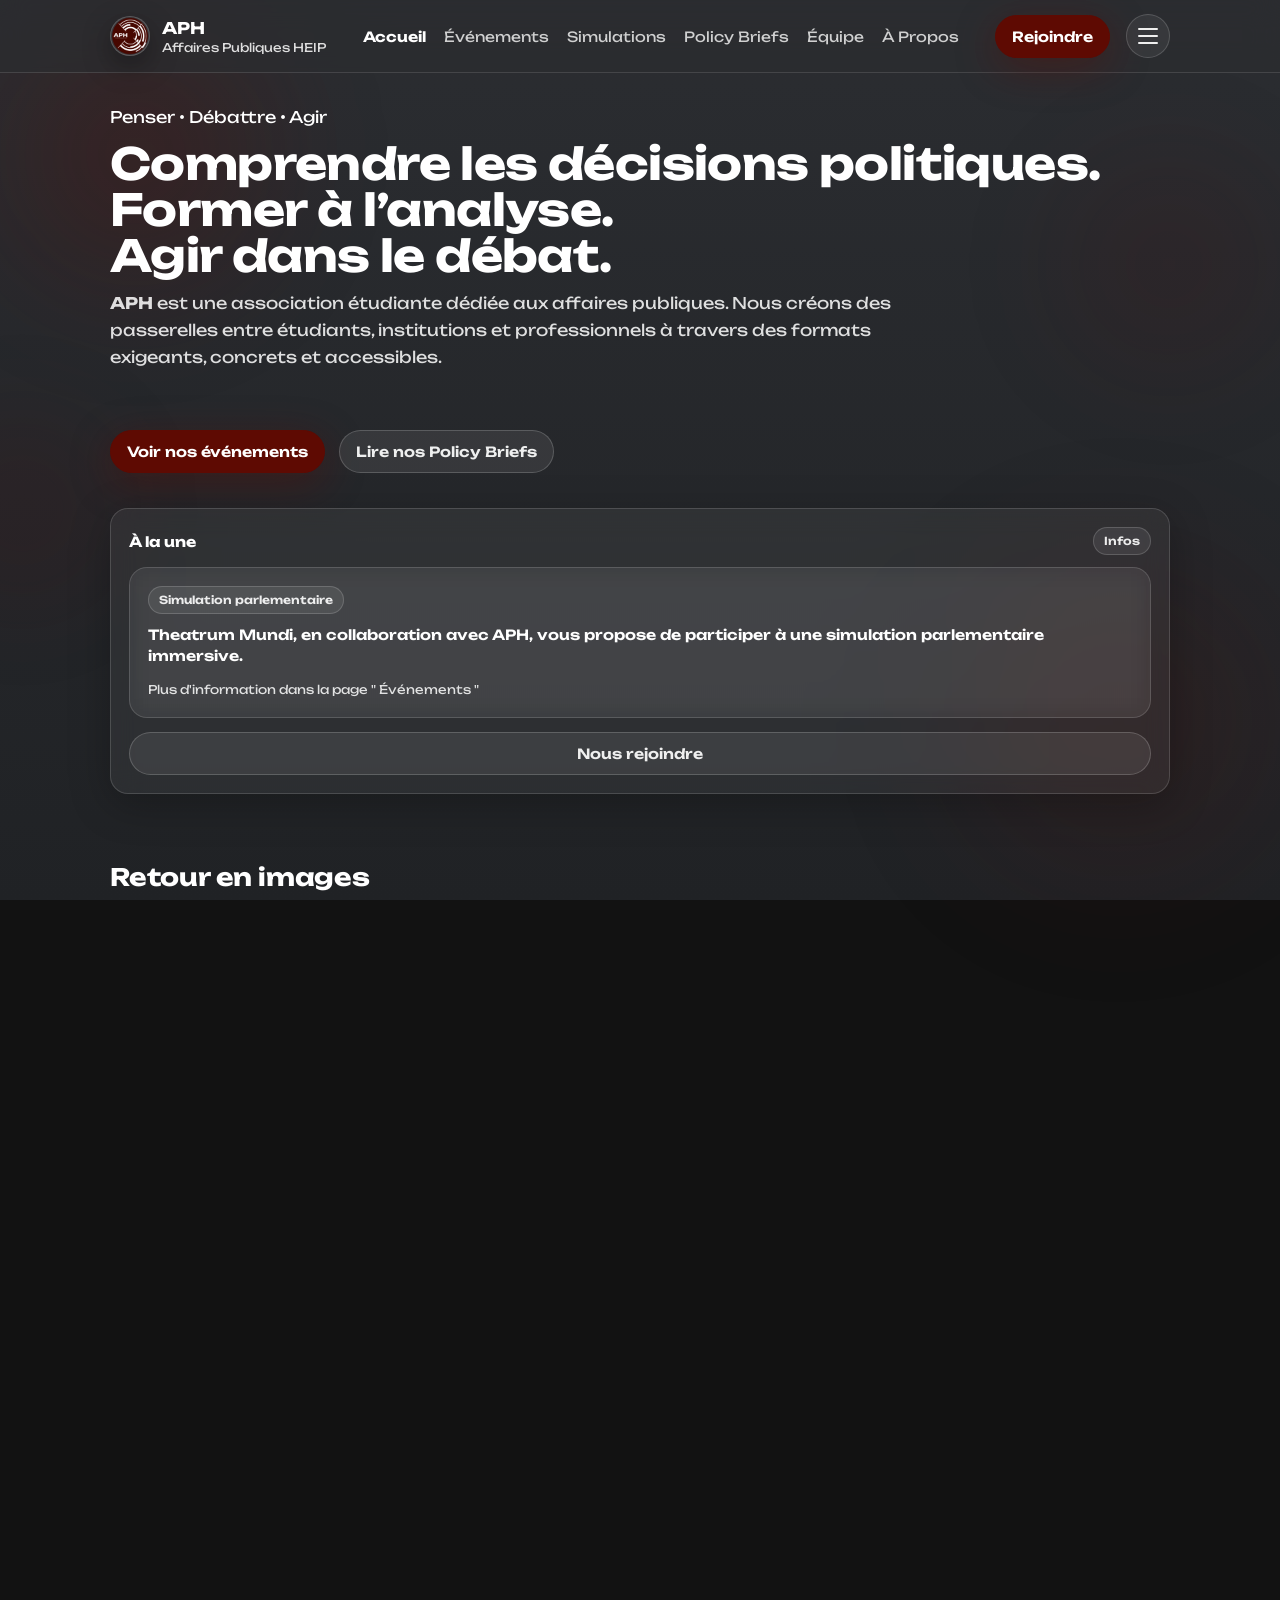
==== index.html @ 403699f8 "Update index.html" ====
<!doctype html>
<html lang="fr">
<head>
  <meta charset="utf-8" />
  <meta name="viewport" content="width=device-width, initial-scale=1" />
  
  <title>APH – Association Affaires Publiques HEIP</title>
  <meta name="description" content="Site officiel de l'association APH (Affaires Publiques HEIP). Conférences, simulations parlementaires, policy briefs et vie étudiante à HEIP." />
  <meta name="keywords" content="APH, HEIP, Association, Affaires Publiques, Étudiants, Politique, Paris, Simulations, Conférences" />
  <meta name="author" content="APH HEIP" />

  <meta property="og:type" content="website" />
  <meta property="og:title" content="APH – Affaires Publiques HEIP" />
  <meta property="og:description" content="Rejoignez la dynamique des affaires publiques à HEIP : débats, visites et simulations." />
  <meta property="og:url" content="https://apheip.fr/" />
  <meta property="og:image" content="/logo.png" /> 
  <link rel="preconnect" href="https://fonts.googleapis.com">
  <link rel="preconnect" href="https://fonts.gstatic.com" crossorigin>
  <link href="https://fonts.googleapis.com/css2?family=Unbounded:wght@300;400;500;600;700&display=swap" rel="stylesheet">
  
  <link rel="stylesheet" href="styles.css?v=6" />

  <link rel="icon" type="image/png" href="/favicon-96x96.png" sizes="96x96" />
  <link rel="shortcut icon" href="/favicon.ico" />
  <link rel="apple-touch-icon" sizes="180x180" href="/apple-touch-icon.png" />
  <link rel="manifest" href="/site.webmanifest" />
</head>

<body>
<header class="nav">
  <div class="wrap nav-inner">
    <a class="brand" href="index.html" aria-label="Accueil">
      <div class="logo" aria-hidden="true"><img src="logo.png" alt="" /></div>
      <div>
        <strong>APH</strong>
        <small>Affaires Publiques HEIP</small>
      </div>
    </a>

    <nav class="nav-links" aria-label="Navigation principale">
      <a data-nav href="index.html">Accueil</a>
      <a data-nav href="evenements.html">Événements</a>
      <a data-nav href="simulations.html">Simulations</a>
      <a data-nav href="briefs.html">Policy Briefs</a>
      <a data-nav href="equipe.html">Équipe</a>
      <a data-nav href="apropos.html">À Propos</a>
      </nav>

    <div class="nav-actions">
      <a class="btn primary desktop-only" href="rejoindre.html">Rejoindre</a>

      <button class="burger mobile-only" id="navToggle" aria-label="Ouvrir le menu" aria-expanded="false">
        <span></span><span></span><span></span>
      </button>
    </div>
  </div>

  <div class="mobile-menu" id="mobileMenu" aria-label="Menu mobile">
    <a data-nav href="index.html">Accueil</a>
    <a data-nav href="evenements.html">Événements</a>
    <a href="simulations.html">Simulations</a>
    <a data-nav href="briefs.html">Policy Briefs</a>
    <a data-nav href="equipe.html">Équipe</a>
    <a data-nav href="apropos.html">À Propos</a>
    <a class="btn primary" href="rejoindre.html" style="width:100%; margin-top:10px; justify-content:center;">Rejoindre</a>
  </div>
</header>

  <main>
    <section class="hero">
      <div class="wrap hero-grid">
        <div>
          <div class="kicker">Penser • Débattre • Agir </div>
          <h1>Comprendre les décisions politiques.<br/>Former à l’analyse.<br/>Agir dans le débat.</h1>
          <p class="lead">
            <b>APH</b> est une association étudiante dédiée aux affaires publiques.
            Nous créons des passerelles entre étudiants, institutions et professionnels à travers des formats exigeants, concrets et accessibles.
          </p>
          <div style="height:35px"></div>

          <div class="hero-actions">
            <a class="btn primary" href="evenements.html">Voir nos événements</a>
            <a class="btn" href="briefs.html">Lire nos Policy Briefs</a>
          </div>
        </div>

        <div style="height:35px"></div>

        <aside class="card">
          <div style="display:flex;align-items:center;justify-content:space-between;gap:12px;">
            <div>
              <div style="font-weight:700;font-size:14px;">À la une</div>
            </div>
            <span class="pill">Infos</span>
          </div>

          <div style="height:12px"></div>

          <div class="stack" id="featuredContainer">
            <div class="card" style="box-shadow:none;">
              <span class="pill">Chargement...</span>
            </div>
          </div>

          <div style="height:14px"></div>
          <a class="btn" href="rejoindre.html" style="width:100%;">Nous rejoindre</a>
        </aside>
      </div>
    </section>

    <section id="gallerySection" style="display:none;">
      <div class="wrap">
        <div style="margin-bottom:14px;">
           <h2>Retour en images</h2>
        </div>
        
        <div class="gallery-scroll" id="galleryContainer">
           </div>
      </div>
    </section>
    <section>
      <div class="wrap">
        <div style="display:flex;align-items:flex-end;justify-content:space-between;gap:16px;margin-bottom:14px;">
          <div>
            <h2>Nos formats</h2>
            <p class="sub">Des événements pensés pour être clairs, utiles et institutionnels.</p>
          </div>
          <a class="btn" href="evenements.html">Tous nos événements</a>
        </div>

        <div class="grid-3">
          <div class="card">
            <span class="pill">Cafés-débats</span>
            <h3 style="margin:12px 0 8px;">Décrypter un enjeu</h3>
            <p class="sub">Un thème, des sources, une discussion structurée : argumenter, nuancer, convaincre.</p>
          </div>

          <div class="card">
            <span class="pill">Visites</span>
            <h3 style="margin:12px 0 8px;">Voir la décision</h3>
            <p class="sub">Institutions, administrations, lieux du débat démocratique : comprendre “où” et “comment”.</p>
          </div>

          <div class="card">
            <span class="pill">Policy Briefs</span>
            <h3 style="margin:12px 0 8px;">Écrire utile</h3>
            <p class="sub">Notes courtes orientées décision : diagnostic, options, recommandation.</p>
          </div>
        </div>
      </div>
    </section>

    <section>
      <div class="wrap">
        <div class="card">
          <div class="split">
            <div>
              <span class="pill">Rejoindre</span>
              <h2 style="margin-top:12px;">Construire APH avec nous</h2>
              <p class="lead" style="margin-top:10px;">
                Communication • Événementiel • Rédaction • Partenariats • Relations institutionnelles
              </p>
              <div style="height:12px"></div>
              <a class="btn primary" href="rejoindre.html">Je rejoins l’asso</a>
            </div>
            <div>
              <span class="pill">Pro</span>
              <h3 style="margin-top:12px;">Vous souhaitez intervenir ?</h3>
              <p class="sub" style="margin-top:10px;">
                APH organise des rencontres et tables rondes : contactez-nous pour proposer un format.
              </p>
              <div style="height:10px"></div>
              <a class="btn" href="rejoindre.html#contact">Nous contacter</a>
            </div>
          </div>
        </div>
      </div>
    </section>
  </main>

  <footer>
    <div class="wrap foot">
      <div>© <span id="year"></span> APH – Affaires Publiques HEIP</div>
      <div style="display:flex;gap:14px;flex-wrap:wrap;">
        <a href="mentions-legales.html">Mentions légales</a>
        <a href="confidentialite.html">Confidentialité</a>
      </div>
    </div>
  </footer>

  <script src="script.js?v=6"></script>

  <script>
    // 1. CHARGEMENT INFOS "À LA UNE"
    (async function loadFeatured() {
      const container = document.getElementById("featuredContainer");
      try {
        const res = await fetch("/content/featured.json");
        if (!res.ok) throw new Error("featured.json introuvable");
        const data = await res.json();
        
        const items = Array.isArray(data.items) ? data.items : [];
        if(!items.length) {
           container.innerHTML = `<p class="sub">Aucune info à la une.</p>`;
           return;
        }

        container.innerHTML = "";
        
        function escapeHtml(str) {
          return String(str ?? "").replaceAll("&", "&amp;").replaceAll("<", "&lt;").replaceAll(">", "&gt;").replaceAll('"', "&quot;").replaceAll("'", "&#039;");
        }

        items.forEach(item => {
          const tag = item.link ? 'a' : 'div';
          const hrefAttr = item.link ? `href="${escapeHtml(item.link)}"` : '';
          const style = "box-shadow:none; display:block; text-decoration:none; color:inherit;";

          const html = `
            <${tag} class="card" style="${style}" ${hrefAttr}>
              <span class="pill">${escapeHtml(item.pill || "Info")}</span>
              <p style="margin-top:10px; font-weight:600; font-size:14px; line-height:1.5;">
                ${escapeHtml(item.title || "")}
              </p>
              ${item.sub ? `<p class="sub" style="margin-top:4px; font-size:12px;">${escapeHtml(item.sub)}</p>` : ''}
            </${tag}>
          `;
          container.insertAdjacentHTML('beforeend', html);
        });

      } catch (err) {
        console.warn(err);
        container.innerHTML = `<div class="card" style="box-shadow:none;"><span class="pill">Erreur</span><p class="sub" style="margin-top:8px;">Impossible de charger les infos.</p></div>`;
      }
    })();

    // 2. CHARGEMENT GALERIE PHOTO (Nouveau script compatible Groupes)
    (async function loadGallery() {
        const section = document.getElementById("gallerySection");
        const container = document.getElementById("galleryContainer");
        
        try {
            const res = await fetch("/content/gallery.json");
            if (!res.ok) return;
            
            const data = await res.json();
            
            // On récupère toutes les photos, qu'elles soient en groupes ou en liste simple
            let allPhotos = [];

            // Cas 1 : Structure par Groupes (Nouveau)
            if (data.photo_groups && Array.isArray(data.photo_groups)) {
                data.photo_groups.forEach(group => {
                    if (group.images && Array.isArray(group.images)) {
                        allPhotos = allPhotos.concat(group.images);
                    }
                });
            } 
            // Cas 2 : Ancienne structure (Liste simple) - Rétrocompatibilité
            else if (data.photos && Array.isArray(data.photos)) {
                allPhotos = data.photos;
            }
            
            if (allPhotos.length === 0) return;

            // Affichage
            section.style.display = "block";
            container.innerHTML = "";

            allPhotos.forEach(p => {
                if(!p.image) return;
                const captionHTML = p.caption 
                    ? `<div class="gallery-caption">${String(p.caption).replaceAll('<','&lt;')}</div>` 
                    : '';
                
                const html = `
                <div class="gallery-item">
                    <img src="${p.image}" alt="Photo APH" loading="lazy">
                    ${captionHTML}
                </div>
                `;
                container.insertAdjacentHTML("beforeend", html);
            });

        } catch (err) {
            console.warn("Pas de galerie chargée.");
        }
    })();
  </script>
</body>
</html>
---- styles.css ----
/* =========================================================
   APH — styles.css
   (CORRECTION MOBILE : Boutons Hero espacés)
   ========================================================= */

/* ---------- Variables ---------- */
:root{
  --aph-red: #5e0a02;
  --aph-red-dark: #4a0600;
  --aph-white: #ffffff;
  --bg: #2b2d31; 
  --ink: #ffffff;
  --muted: rgba(255,255,255,.85);
  --card: rgba(255,255,255,.05);      
  --line: rgba(255,255,255,.15);
  --shadow: 0 10px 40px rgba(0,0,0,.25);
  --radius: 18px;
  --blur-nav: 14px;
  --blur-card: 12px;
}

/* ---------- Base et Orbes ---------- */
*{ box-sizing:border-box; }
html,body{ height:100%; }
html{ color-scheme: dark; }

/* FIX CRUCIAL : Empêche le scroll horizontal causé par les orbes */
html, body {
  max-width: 100%;
  overflow-x: hidden !important;
}

body{
  margin:0; font-family: Unbounded, system-ui, sans-serif; color: var(--ink);
  background: linear-gradient(180deg, #2b2d31 0%, #202225 100%);
  background-attachment: fixed;
  position: relative; min-height: 100vh; z-index: 1;
}

/* ORBES */
html::before { content: ''; position: fixed; top: -5%; left: -5%; width: 45vw; height: 45vw; max-width: 400px; max-height: 400px; background: radial-gradient(circle, rgba(94, 10, 2, 0.5) 0%, transparent 70%); filter: blur(50px); border-radius: 50%; z-index: -2; opacity: 0.6; animation: float1 12s ease-in-out infinite alternate; }
html::after { content: ''; position: fixed; bottom: -5%; right: -5%; width: 50vw; height: 50vw; max-width: 450px; max-height: 450px; background: radial-gradient(circle, rgba(94, 10, 2, 0.4) 0%, transparent 70%); filter: blur(60px); border-radius: 50%; z-index: -2; opacity: 0.5; animation: float2 11s ease-in-out infinite alternate-reverse; }
body::before { content: ''; position: fixed; top: 40%; left: -10%; width: 30vw; height: 30vw; max-width: 300px; max-height: 300px; background: radial-gradient(circle, rgba(94, 10, 2, 0.35) 0%, transparent 70%); filter: blur(40px); border-radius: 50%; z-index: -1; opacity: 0.4; animation: float3 14s ease-in-out infinite alternate; }
body::after { content: ''; position: fixed; top: 10%; right: -5%; width: 35vw; height: 35vw; max-width: 350px; max-height: 350px; background: radial-gradient(circle, rgba(94, 10, 2, 0.3) 0%, transparent 70%); filter: blur(45px); border-radius: 50%; z-index: -1; opacity: 0.4; animation: float4 13s ease-in-out infinite alternate-reverse; }

@keyframes float1 { 0% { transform: translate(0, 0); } 100% { transform: translate(60px, 40px) scale(1.1); } }
@keyframes float2 { 0% { transform: translate(0, 0); } 100% { transform: translate(-50px, -30px) scale(1.05); } }
@keyframes float3 { 0% { transform: translate(0, 0); } 100% { transform: translate(40px, -80px) scale(1.2); } }
@keyframes float4 { 0% { transform: translate(0, 0); } 100% { transform: translate(-30px, 50px) scale(0.9); } }

a{ color:inherit; text-decoration:none; transition: color .2s ease; }
.wrap{ max-width:1100px; margin:0 auto; padding:0 20px; position:relative; z-index:2; }

/* ---------- Nav ---------- */
.nav{ position:sticky; top:0; z-index:50; background: rgba(43, 45, 49, 0.65); border-bottom: 1px solid rgba(255,255,255,.12); backdrop-filter: blur(var(--blur-nav)); -webkit-backdrop-filter: blur(var(--blur-nav)); }
.nav-inner{ display:flex; align-items:center; justify-content:space-between; height:72px; }
.brand{ display:flex; align-items:center; gap:12px; } .brand strong{ font-weight:700; } .brand small{ display:block; font-size:12px; color: var(--muted); margin-top:2px; }
.logo{ width:40px; height:40px; border-radius:999px; background: rgba(255,255,255,.06); border: 1px solid rgba(255,255,255,.18); box-shadow: 0 10px 28px rgba(0,0,0,.35); display:grid; place-items:center; overflow:hidden; }
.logo img{ width:100%; height:100%; object-fit: cover; display:block; }
.nav-links{ display:flex; gap:18px; align-items:center; font-size:14px; } .nav-links a{ color: rgba(255,255,255,.78); } .nav-links a:hover{ color: #ffffff; } .nav-links a.active{ color: #ffffff; font-weight:650; }

/* ---------- Buttons & Actions ---------- */
.btn{ display:inline-flex; align-items:center; justify-content:center; padding:12px 16px; border-radius:999px; border: 1px solid rgba(255,255,255,.18); background: rgba(255,255,255,.08); color: rgba(255,255,255,.92); font-weight:600; font-size:14px; cursor: pointer; transition: transform .12s ease, background .12s ease; }
.btn:hover{ transform: translateY(-1px); background: rgba(255,255,255,.11); }
.btn.primary{ background: var(--aph-red); color: var(--aph-white); border-color: var(--aph-red); box-shadow: 0 10px 40px rgba(94, 10, 2, 0.4); }
.btn.primary:hover{ background: var(--aph-red-dark); }

/* Zone Droite du Header (Bouton + Burger) */
.nav-actions { display: flex; align-items: center; gap: 16px; }
.nav-actions .btn, .nav-actions .burger { flex-shrink: 0; }

/* NOUVEAU : Zone Hero (Boutons principaux) */
.hero-actions {
  display: flex;
  flex-wrap: wrap; /* Permet le passage à la ligne */
  gap: 14px;       /* Espace horizontal ET vertical */
  margin-top: 24px;
}

/* ---------- Cards / Pills ---------- */
.card{ background: var(--card); border: 1px solid var(--line); border-radius: var(--radius); box-shadow: var(--shadow); backdrop-filter: blur(var(--blur-card)); -webkit-backdrop-filter: blur(var(--blur-card)); padding:18px; }
.pill{ display:inline-flex; padding:6px 10px; border-radius:999px; border: 1px solid rgba(255,255,255,.16); background: rgba(255,255,255,.08); color: rgba(255,255,255,.90); font-size:11px; font-weight:600; }

section{ padding:34px 0; }
h1{ margin:14px 0 10px; font-size:44px; line-height:1.05; letter-spacing:-.6px; }
h2{ margin:0; font-size:24px; letter-spacing:-.2px; }
h3{ margin:0; font-size:16px; }
.lead{ margin:0; color: var(--muted); font-size:16px; line-height:1.7; max-width:60ch; }
.sub{ margin:0; color: var(--muted); font-size:13px; line-height:1.6; max-width:75ch; }

.grid-3{ display:grid; grid-template-columns: repeat(3, 1fr); gap:14px; }
.split{ display:grid; grid-template-columns: 1fr 1fr; gap:14px; }
.stack{ display:grid; gap:14px; }

/* Inputs */
.input, select.input, textarea.input{ width:100%; padding:12px 14px; border-radius:14px; border: 1px solid rgba(255,255,255,.14); background: rgba(255,255,255,.05); color: rgba(255,255,255,.92); font: inherit; font-size:14px; outline:none; -webkit-appearance: none; }
.input:focus{ border-color: rgba(255,255,255,.3); box-shadow: 0 0 0 4px rgba(94, 10, 2, 0.25); background: rgba(255,255,255,.08); }

/* Modal */
.modal-backdrop{ position:fixed; inset:0; background: rgba(0,0,0,.60); display:none; align-items:center; justify-content:center; padding:22px; z-index:100; backdrop-filter: blur(8px); }
.modal{ max-width:780px; width:100%; background: #2b2d31; border:1px solid rgba(255,255,255,.16); border-radius:22px; box-shadow: 0 20px 80px rgba(0,0,0,.5); padding:22px; }
.modal-header{ display:flex; align-items:flex-start; justify-content:space-between; }
.icon-btn{ width:40px; height:40px; border-radius:999px; border:1px solid rgba(255,255,255,.16); background: rgba(255,255,255,.06); color: rgba(255,255,255,.92); cursor:pointer; font: inherit; display:grid; place-items:center; }

/* Footer */
footer{ padding:26px 0 40px; border-top: 1px solid rgba(255,255,255,.12); color: rgba(255,255,255,.60); font-size:12px; z-index:2; position: relative; }
.foot{ display:flex; align-items:center; justify-content:space-between; gap:16px; flex-wrap:wrap; }
.admin-footer{ opacity:.2; filter: blur(.3px); transition: opacity .15s ease; } .admin-footer:hover{ opacity:1; filter:none; }

/* Mobile Menu */
.burger { width: 44px; height: 44px; border-radius: 50%; border: 1px solid rgba(255, 255, 255, .16); background: rgba(255, 255, 255, .06); cursor: pointer; display: flex; flex-direction: column; align-items: center; justify-content: center; gap: 5px; padding: 0; }
.burger[aria-expanded="true"] { background: var(--aph-red); border-color: var(--aph-red); }
.burger span { display: block; width: 20px; height: 2px; background-color: rgba(255, 255, 255, .92); border-radius: 2px; transition: .3s ease; }
.burger[aria-expanded="true"] span:nth-child(1) { transform: translateY(7px) rotate(45deg); }
.burger[aria-expanded="true"] span:nth-child(2) { opacity: 0; }
.burger[aria-expanded="true"] span:nth-child(3) { transform: translateY(-7px) rotate(-45deg); }

.mobile-menu{ display:none; padding:14px 20px 18px; border-top: 1px solid rgba(255,255,255,.12); background: rgba(43, 45, 49, 0.95); backdrop-filter: blur(20px); }
.mobile-menu a{ display:block; padding:12px 10px; border-radius:14px; color: rgba(255,255,255,.90); font-weight: 500; }
.mobile-menu.open{ display:block; animation: slideDown 0.3s ease forwards; }
@keyframes slideDown { from { opacity: 0; transform: translateY(-10px); } to { opacity: 1; transform: translateY(0); } }

/* RESPONSIVE */
@media (max-width: 920px){ 
  .grid-3, .split{ grid-template-columns: 1fr; } 
  .nav-links, .desktop-only{ display:none; } 
  .mobile-only{ display:flex; } 
  h1{ font-size:36px; } 

  .nav-actions .btn { padding: 10px 14px; font-size: 13px; }
  
  /* Centre les boutons sur mobile */
  .hero-actions { justify-content: center; }
}

/* ================= GALERIE & ÉVÉNEMENTS IMAGES ================= */

/* Galerie Scroll Horizontal */
.gallery-scroll {
  display: flex; gap: 16px; overflow-x: auto; padding-bottom: 14px;
  scroll-snap-type: x mandatory; -webkit-overflow-scrolling: touch; 
}
.gallery-scroll::-webkit-scrollbar { height: 6px; }
.gallery-scroll::-webkit-scrollbar-track { background: rgba(255,255,255,0.05); border-radius: 4px; }
.gallery-scroll::-webkit-scrollbar-thumb { background: rgba(255,255,255,0.2); border-radius: 4px; }

.gallery-item {
  min-width: 280px; height: 200px; border-radius: 14px; overflow: hidden;
  scroll-snap-align: start; position: relative;
  border: 1px solid rgba(255,255,255,0.1); background: rgba(0,0,0,0.2);
}
.gallery-item img { width: 100%; height: 100%; object-fit: cover; transition: transform 0.3s ease; }
.gallery-item:hover img { transform: scale(1.05); }
.gallery-caption {
  position: absolute; bottom: 0; left: 0; right: 0;
  background: linear-gradient(to top, rgba(0,0,0,0.8), transparent);
  padding: 14px; font-size: 12px; color: #fff;
  opacity: 0; transition: opacity 0.3s ease;
}
.gallery-item:hover .gallery-caption { opacity: 1; }

/* Image Event Card */
.event-card-img { width: 100%; height: 180px; object-fit: cover; border-bottom: 1px solid rgba(255,255,255,0.1); display: block; }

/* Team Grid */
.team-grid { display: grid; grid-template-columns: repeat(auto-fill, minmax(220px, 1fr)); gap: 20px; margin-bottom: 40px; }
.member-card { display: flex; flex-direction: column; align-items: center; text-align: center; padding: 24px 18px; transition: transform .2s ease; }
.member-card:hover { transform: translateY(-4px); background: rgba(255, 255, 255, 0.08); }
.photo-wrapper { width: 100px; height: 100px; margin-bottom: 16px; position: relative; }
.member-photo { width: 100%; height: 100%; border-radius: 50%; object-fit: cover; border: 2px solid rgba(255, 255, 255, 0.2); }
.member-photo-placeholder { width: 100%; height: 100%; border-radius: 50%; background: rgba(255, 255, 255, 0.1); border: 2px solid rgba(255, 255, 255, 0.2); display: grid; place-items: center; font-weight: 700; font-size: 24px; color: rgba(255, 255, 255, 0.5); }
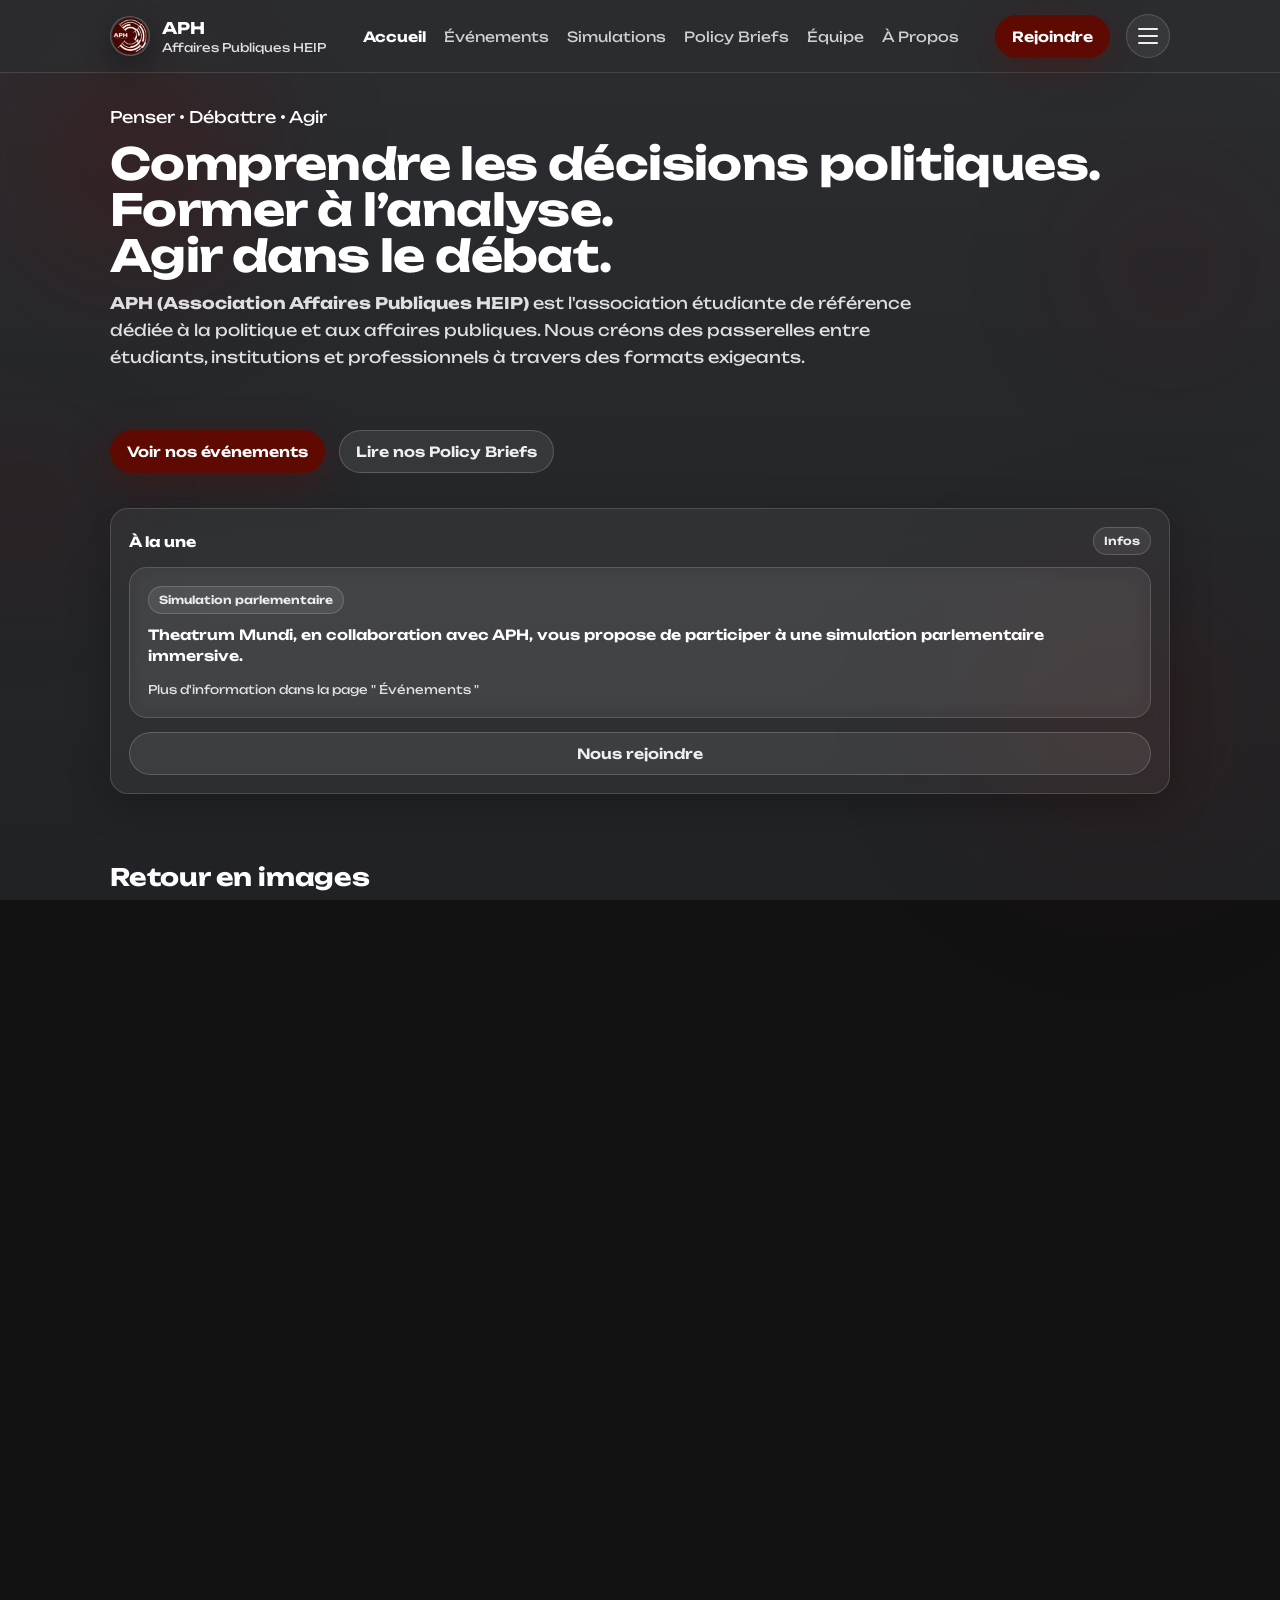
==== commit 1497803b: "Update index.html" ====
--- a/index.html
+++ b/index.html
@@ -4,21 +4,36 @@
   <meta charset="utf-8" />
   <meta name="viewport" content="width=device-width, initial-scale=1" />
   
-  <title>APH – Association Affaires Publiques HEIP</title>
-  <meta name="description" content="Site officiel de l'association APH (Affaires Publiques HEIP). Conférences, simulations parlementaires, policy briefs et vie étudiante à HEIP." />
-  <meta name="keywords" content="APH, HEIP, Association, Affaires Publiques, Étudiants, Politique, Paris, Simulations, Conférences" />
+  <title>APH HEIP – Association Affaires Publiques & Simulations</title>
+  
+  <meta name="description" content="Site officiel de l'association APH (Affaires Publiques HEIP). Simulations parlementaires, conférences, débats et politique étudiante à HEIP." />
+  
+  <meta name="keywords" content="APH, HEIP, APH HEIP, Association APH, Affaires Publiques, Étudiants, Politique, Paris, Simulations, Conférences" />
   <meta name="author" content="APH HEIP" />
 
   <meta property="og:type" content="website" />
-  <meta property="og:title" content="APH – Affaires Publiques HEIP" />
-  <meta property="og:description" content="Rejoignez la dynamique des affaires publiques à HEIP : débats, visites et simulations." />
+  <meta property="og:title" content="APH – L'Association Affaires Publiques HEIP" />
+  <meta property="og:description" content="Simulations parlementaires, débats et conférences. Rejoignez la dynamique APH HEIP." />
   <meta property="og:url" content="https://apheip.fr/" />
   <meta property="og:image" content="/logo.png" /> 
+
+  <script type="application/ld+json">
+  {
+    "@context": "https://schema.org",
+    "@type": "Organization",
+    "name": "APH HEIP",
+    "alternateName": ["APH", "Association APH", "Affaires Publiques HEIP", "Association Affaires Publiques"],
+    "url": "https://apheip.fr",
+    "logo": "https://apheip.fr/logo.png",
+    "description": "L'association étudiante de référence pour les affaires publiques et simulations parlementaires à HEIP."
+  }
+  </script>
+
   <link rel="preconnect" href="https://fonts.googleapis.com">
   <link rel="preconnect" href="https://fonts.gstatic.com" crossorigin>
   <link href="https://fonts.googleapis.com/css2?family=Unbounded:wght@300;400;500;600;700&display=swap" rel="stylesheet">
   
-  <link rel="stylesheet" href="styles.css?v=6" />
+  <link rel="stylesheet" href="styles.css?v=9" />
 
   <link rel="icon" type="image/png" href="/favicon-96x96.png" sizes="96x96" />
   <link rel="shortcut icon" href="/favicon.ico" />
@@ -29,8 +44,8 @@
 <body>
 <header class="nav">
   <div class="wrap nav-inner">
-    <a class="brand" href="index.html" aria-label="Accueil">
-      <div class="logo" aria-hidden="true"><img src="logo.png" alt="" /></div>
+    <a class="brand" href="index.html" aria-label="Accueil APH HEIP">
+      <div class="logo" aria-hidden="true"><img src="logo.png" alt="Logo APH" /></div>
       <div>
         <strong>APH</strong>
         <small>Affaires Publiques HEIP</small>
@@ -38,13 +53,13 @@
     </a>
 
     <nav class="nav-links" aria-label="Navigation principale">
-      <a data-nav href="index.html">Accueil</a>
+      <a data-nav href="index.html" class="active">Accueil</a>
       <a data-nav href="evenements.html">Événements</a>
       <a data-nav href="simulations.html">Simulations</a>
       <a data-nav href="briefs.html">Policy Briefs</a>
       <a data-nav href="equipe.html">Équipe</a>
       <a data-nav href="apropos.html">À Propos</a>
-      </nav>
+    </nav>
 
     <div class="nav-actions">
       <a class="btn primary desktop-only" href="rejoindre.html">Rejoindre</a>
@@ -58,7 +73,7 @@
   <div class="mobile-menu" id="mobileMenu" aria-label="Menu mobile">
     <a data-nav href="index.html">Accueil</a>
     <a data-nav href="evenements.html">Événements</a>
-    <a href="simulations.html">Simulations</a>
+    <a data-nav href="simulations.html">Simulations</a>
     <a data-nav href="briefs.html">Policy Briefs</a>
     <a data-nav href="equipe.html">Équipe</a>
     <a data-nav href="apropos.html">À Propos</a>
@@ -72,9 +87,10 @@
         <div>
           <div class="kicker">Penser • Débattre • Agir </div>
           <h1>Comprendre les décisions politiques.<br/>Former à l’analyse.<br/>Agir dans le débat.</h1>
+          
           <p class="lead">
-            <b>APH</b> est une association étudiante dédiée aux affaires publiques.
-            Nous créons des passerelles entre étudiants, institutions et professionnels à travers des formats exigeants, concrets et accessibles.
+            <b>APH (Association Affaires Publiques HEIP)</b> est l'association étudiante de référence dédiée à la politique et aux affaires publiques.
+            Nous créons des passerelles entre étudiants, institutions et professionnels à travers des formats exigeants.
           </p>
           <div style="height:35px"></div>
 
@@ -122,8 +138,8 @@
       <div class="wrap">
         <div style="display:flex;align-items:flex-end;justify-content:space-between;gap:16px;margin-bottom:14px;">
           <div>
-            <h2>Nos formats</h2>
-            <p class="sub">Des événements pensés pour être clairs, utiles et institutionnels.</p>
+            <h2>Nos formats APH</h2>
+            <p class="sub">Des événements pensés pour les étudiants HEIP : clairs, utiles et institutionnels.</p>
           </div>
           <a class="btn" href="evenements.html">Tous nos événements</a>
         </div>
@@ -136,9 +152,9 @@
           </div>
 
           <div class="card">
-            <span class="pill">Visites</span>
-            <h3 style="margin:12px 0 8px;">Voir la décision</h3>
-            <p class="sub">Institutions, administrations, lieux du débat démocratique : comprendre “où” et “comment”.</p>
+            <span class="pill">Simulations</span>
+            <h3 style="margin:12px 0 8px;">Vivre la loi</h3>
+            <p class="sub">Nos simulations parlementaires plongent les étudiants au cœur de l'Assemblée et du Sénat.</p>
           </div>
 
           <div class="card">
@@ -156,7 +172,7 @@
           <div class="split">
             <div>
               <span class="pill">Rejoindre</span>
-              <h2 style="margin-top:12px;">Construire APH avec nous</h2>
+              <h2 style="margin-top:12px;">Construire l'association APH</h2>
               <p class="lead" style="margin-top:10px;">
                 Communication • Événementiel • Rédaction • Partenariats • Relations institutionnelles
               </p>
@@ -180,7 +196,7 @@
 
   <footer>
     <div class="wrap foot">
-      <div>© <span id="year"></span> APH – Affaires Publiques HEIP</div>
+      <div>© <span id="year"></span> APH – Association Affaires Publiques HEIP</div>
       <div style="display:flex;gap:14px;flex-wrap:wrap;">
         <a href="mentions-legales.html">Mentions légales</a>
         <a href="confidentialite.html">Confidentialité</a>
@@ -188,7 +204,7 @@
     </div>
   </footer>
 
-  <script src="script.js?v=6"></script>
+  <script src="script.js?v=9"></script>
 
   <script>
     // 1. CHARGEMENT INFOS "À LA UNE"
@@ -234,7 +250,7 @@
       }
     })();
 
-    // 2. CHARGEMENT GALERIE PHOTO (Nouveau script compatible Groupes)
+    // 2. CHARGEMENT GALERIE PHOTO
     (async function loadGallery() {
         const section = document.getElementById("gallerySection");
         const container = document.getElementById("galleryContainer");
@@ -244,26 +260,20 @@
             if (!res.ok) return;
             
             const data = await res.json();
-            
-            // On récupère toutes les photos, qu'elles soient en groupes ou en liste simple
             let allPhotos = [];
 
-            // Cas 1 : Structure par Groupes (Nouveau)
             if (data.photo_groups && Array.isArray(data.photo_groups)) {
                 data.photo_groups.forEach(group => {
                     if (group.images && Array.isArray(group.images)) {
                         allPhotos = allPhotos.concat(group.images);
                     }
                 });
-            } 
-            // Cas 2 : Ancienne structure (Liste simple) - Rétrocompatibilité
-            else if (data.photos && Array.isArray(data.photos)) {
+            } else if (data.photos && Array.isArray(data.photos)) {
                 allPhotos = data.photos;
             }
             
             if (allPhotos.length === 0) return;
 
-            // Affichage
             section.style.display = "block";
             container.innerHTML = "";
 
@@ -275,7 +285,7 @@
                 
                 const html = `
                 <div class="gallery-item">
-                    <img src="${p.image}" alt="Photo APH" loading="lazy">
+                    <img src="${p.image}" alt="Photo APH HEIP" loading="lazy">
                     ${captionHTML}
                 </div>
                 `;
@@ -289,5 +299,3 @@
   </script>
 </body>
 </html>
-
-
--- a/styles.css
+++ b/styles.css
@@ -1,9 +1,9 @@
 /* =========================================================
    APH — styles.css
-   (CORRECTION MOBILE : Boutons Hero espacés)
+   VERSION 9 (FINALE) : TOUS CORRECTIFS INCLUS
    ========================================================= */
 
-/* ---------- Variables ---------- */
+/* ---------- 1. Variables & Configuration ---------- */
 :root{
   --aph-red: #5e0a02;
   --aph-red-dark: #4a0600;
@@ -19,7 +19,7 @@
   --blur-card: 12px;
 }
 
-/* ---------- Base et Orbes ---------- */
+/* ---------- 2. Base & Reset ---------- */
 *{ box-sizing:border-box; }
 html,body{ height:100%; }
 html{ color-scheme: dark; }
@@ -31,13 +31,22 @@
 }
 
 body{
-  margin:0; font-family: Unbounded, system-ui, sans-serif; color: var(--ink);
+  margin:0; 
+  font-family: Unbounded, system-ui, sans-serif; 
+  color: var(--ink);
   background: linear-gradient(180deg, #2b2d31 0%, #202225 100%);
   background-attachment: fixed;
-  position: relative; min-height: 100vh; z-index: 1;
-}
-
-/* ORBES */
+  position: relative; 
+  min-height: 100vh; 
+  z-index: 1;
+}
+
+/* Force la police Unbounded sur les éléments de formulaire et boutons */
+button, .btn, input, select, textarea {
+  font-family: 'Unbounded', system-ui, sans-serif !important;
+}
+
+/* ---------- 3. Orbes d'arrière-plan ---------- */
 html::before { content: ''; position: fixed; top: -5%; left: -5%; width: 45vw; height: 45vw; max-width: 400px; max-height: 400px; background: radial-gradient(circle, rgba(94, 10, 2, 0.5) 0%, transparent 70%); filter: blur(50px); border-radius: 50%; z-index: -2; opacity: 0.6; animation: float1 12s ease-in-out infinite alternate; }
 html::after { content: ''; position: fixed; bottom: -5%; right: -5%; width: 50vw; height: 50vw; max-width: 450px; max-height: 450px; background: radial-gradient(circle, rgba(94, 10, 2, 0.4) 0%, transparent 70%); filter: blur(60px); border-radius: 50%; z-index: -2; opacity: 0.5; animation: float2 11s ease-in-out infinite alternate-reverse; }
 body::before { content: ''; position: fixed; top: 40%; left: -10%; width: 30vw; height: 30vw; max-width: 300px; max-height: 300px; background: radial-gradient(circle, rgba(94, 10, 2, 0.35) 0%, transparent 70%); filter: blur(40px); border-radius: 50%; z-index: -1; opacity: 0.4; animation: float3 14s ease-in-out infinite alternate; }
@@ -48,66 +57,53 @@
 @keyframes float3 { 0% { transform: translate(0, 0); } 100% { transform: translate(40px, -80px) scale(1.2); } }
 @keyframes float4 { 0% { transform: translate(0, 0); } 100% { transform: translate(-30px, 50px) scale(0.9); } }
 
+/* ---------- 4. Typographie & Liens ---------- */
 a{ color:inherit; text-decoration:none; transition: color .2s ease; }
+h1{ margin:14px 0 10px; font-size:44px; line-height:1.05; letter-spacing:-.6px; }
+h2{ margin:0; font-size:24px; letter-spacing:-.2px; }
+h3{ margin:0; font-size:16px; }
+.lead{ margin:0; color: var(--muted); font-size:16px; line-height:1.7; max-width:60ch; }
+.sub{ margin:0; color: var(--muted); font-size:13px; line-height:1.6; max-width:75ch; }
+
+/* ---------- 5. Layout Utilities ---------- */
 .wrap{ max-width:1100px; margin:0 auto; padding:0 20px; position:relative; z-index:2; }
-
-/* ---------- Nav ---------- */
+section{ padding:34px 0; }
+.grid-3{ display:grid; grid-template-columns: repeat(3, 1fr); gap:14px; }
+.split{ display:grid; grid-template-columns: 1fr 1fr; gap:14px; }
+.stack{ display:grid; gap:14px; }
+
+/* ---------- 6. Composants UI (Boutons, Cards, Inputs) ---------- */
+/* Boutons */
+.btn{ display:inline-flex; align-items:center; justify-content:center; padding:12px 16px; border-radius:999px; border: 1px solid rgba(255,255,255,.18); background: rgba(255,255,255,.08); color: rgba(255,255,255,.92); font-weight:600; font-size:14px; cursor: pointer; transition: transform .12s ease, background .12s ease; text-align: center; }
+.btn:hover{ transform: translateY(-1px); background: rgba(255,255,255,.11); }
+.btn.primary{ background: var(--aph-red); color: var(--aph-white); border-color: var(--aph-red); box-shadow: 0 10px 40px rgba(94, 10, 2, 0.4); }
+.btn.primary:hover{ background: var(--aph-red-dark); }
+
+/* Cartes & Badges */
+.card{ background: var(--card); border: 1px solid var(--line); border-radius: var(--radius); box-shadow: var(--shadow); backdrop-filter: blur(var(--blur-card)); -webkit-backdrop-filter: blur(var(--blur-card)); padding:18px; }
+.pill{ display:inline-flex; padding:6px 10px; border-radius:999px; border: 1px solid rgba(255,255,255,.16); background: rgba(255,255,255,.08); color: rgba(255,255,255,.90); font-size:11px; font-weight:600; }
+
+/* Inputs */
+.input, select.input, textarea.input{ width:100%; padding:12px 14px; border-radius:14px; border: 1px solid rgba(255,255,255,.14); background: rgba(255,255,255,.05); color: rgba(255,255,255,.92); font: inherit; font-size:14px; outline:none; -webkit-appearance: none; }
+.input:focus{ border-color: rgba(255,255,255,.3); box-shadow: 0 0 0 4px rgba(94, 10, 2, 0.25); background: rgba(255,255,255,.08); }
+
+/* ---------- 7. Navigation ---------- */
 .nav{ position:sticky; top:0; z-index:50; background: rgba(43, 45, 49, 0.65); border-bottom: 1px solid rgba(255,255,255,.12); backdrop-filter: blur(var(--blur-nav)); -webkit-backdrop-filter: blur(var(--blur-nav)); }
 .nav-inner{ display:flex; align-items:center; justify-content:space-between; height:72px; }
 .brand{ display:flex; align-items:center; gap:12px; } .brand strong{ font-weight:700; } .brand small{ display:block; font-size:12px; color: var(--muted); margin-top:2px; }
 .logo{ width:40px; height:40px; border-radius:999px; background: rgba(255,255,255,.06); border: 1px solid rgba(255,255,255,.18); box-shadow: 0 10px 28px rgba(0,0,0,.35); display:grid; place-items:center; overflow:hidden; }
 .logo img{ width:100%; height:100%; object-fit: cover; display:block; }
-.nav-links{ display:flex; gap:18px; align-items:center; font-size:14px; } .nav-links a{ color: rgba(255,255,255,.78); } .nav-links a:hover{ color: #ffffff; } .nav-links a.active{ color: #ffffff; font-weight:650; }
-
-/* ---------- Buttons & Actions ---------- */
-.btn{ display:inline-flex; align-items:center; justify-content:center; padding:12px 16px; border-radius:999px; border: 1px solid rgba(255,255,255,.18); background: rgba(255,255,255,.08); color: rgba(255,255,255,.92); font-weight:600; font-size:14px; cursor: pointer; transition: transform .12s ease, background .12s ease; }
-.btn:hover{ transform: translateY(-1px); background: rgba(255,255,255,.11); }
-.btn.primary{ background: var(--aph-red); color: var(--aph-white); border-color: var(--aph-red); box-shadow: 0 10px 40px rgba(94, 10, 2, 0.4); }
-.btn.primary:hover{ background: var(--aph-red-dark); }
+
+.nav-links{ display:flex; gap:18px; align-items:center; font-size:14px; } 
+.nav-links a{ color: rgba(255,255,255,.78); } 
+.nav-links a:hover{ color: #ffffff; } 
+.nav-links a.active{ color: #ffffff; font-weight:650; }
 
 /* Zone Droite du Header (Bouton + Burger) */
 .nav-actions { display: flex; align-items: center; gap: 16px; }
 .nav-actions .btn, .nav-actions .burger { flex-shrink: 0; }
 
-/* NOUVEAU : Zone Hero (Boutons principaux) */
-.hero-actions {
-  display: flex;
-  flex-wrap: wrap; /* Permet le passage à la ligne */
-  gap: 14px;       /* Espace horizontal ET vertical */
-  margin-top: 24px;
-}
-
-/* ---------- Cards / Pills ---------- */
-.card{ background: var(--card); border: 1px solid var(--line); border-radius: var(--radius); box-shadow: var(--shadow); backdrop-filter: blur(var(--blur-card)); -webkit-backdrop-filter: blur(var(--blur-card)); padding:18px; }
-.pill{ display:inline-flex; padding:6px 10px; border-radius:999px; border: 1px solid rgba(255,255,255,.16); background: rgba(255,255,255,.08); color: rgba(255,255,255,.90); font-size:11px; font-weight:600; }
-
-section{ padding:34px 0; }
-h1{ margin:14px 0 10px; font-size:44px; line-height:1.05; letter-spacing:-.6px; }
-h2{ margin:0; font-size:24px; letter-spacing:-.2px; }
-h3{ margin:0; font-size:16px; }
-.lead{ margin:0; color: var(--muted); font-size:16px; line-height:1.7; max-width:60ch; }
-.sub{ margin:0; color: var(--muted); font-size:13px; line-height:1.6; max-width:75ch; }
-
-.grid-3{ display:grid; grid-template-columns: repeat(3, 1fr); gap:14px; }
-.split{ display:grid; grid-template-columns: 1fr 1fr; gap:14px; }
-.stack{ display:grid; gap:14px; }
-
-/* Inputs */
-.input, select.input, textarea.input{ width:100%; padding:12px 14px; border-radius:14px; border: 1px solid rgba(255,255,255,.14); background: rgba(255,255,255,.05); color: rgba(255,255,255,.92); font: inherit; font-size:14px; outline:none; -webkit-appearance: none; }
-.input:focus{ border-color: rgba(255,255,255,.3); box-shadow: 0 0 0 4px rgba(94, 10, 2, 0.25); background: rgba(255,255,255,.08); }
-
-/* Modal */
-.modal-backdrop{ position:fixed; inset:0; background: rgba(0,0,0,.60); display:none; align-items:center; justify-content:center; padding:22px; z-index:100; backdrop-filter: blur(8px); }
-.modal{ max-width:780px; width:100%; background: #2b2d31; border:1px solid rgba(255,255,255,.16); border-radius:22px; box-shadow: 0 20px 80px rgba(0,0,0,.5); padding:22px; }
-.modal-header{ display:flex; align-items:flex-start; justify-content:space-between; }
-.icon-btn{ width:40px; height:40px; border-radius:999px; border:1px solid rgba(255,255,255,.16); background: rgba(255,255,255,.06); color: rgba(255,255,255,.92); cursor:pointer; font: inherit; display:grid; place-items:center; }
-
-/* Footer */
-footer{ padding:26px 0 40px; border-top: 1px solid rgba(255,255,255,.12); color: rgba(255,255,255,.60); font-size:12px; z-index:2; position: relative; }
-.foot{ display:flex; align-items:center; justify-content:space-between; gap:16px; flex-wrap:wrap; }
-.admin-footer{ opacity:.2; filter: blur(.3px); transition: opacity .15s ease; } .admin-footer:hover{ opacity:1; filter:none; }
-
-/* Mobile Menu */
+/* Menu Burger */
 .burger { width: 44px; height: 44px; border-radius: 50%; border: 1px solid rgba(255, 255, 255, .16); background: rgba(255, 255, 255, .06); cursor: pointer; display: flex; flex-direction: column; align-items: center; justify-content: center; gap: 5px; padding: 0; }
 .burger[aria-expanded="true"] { background: var(--aph-red); border-color: var(--aph-red); }
 .burger span { display: block; width: 20px; height: 2px; background-color: rgba(255, 255, 255, .92); border-radius: 2px; transition: .3s ease; }
@@ -115,12 +111,67 @@
 .burger[aria-expanded="true"] span:nth-child(2) { opacity: 0; }
 .burger[aria-expanded="true"] span:nth-child(3) { transform: translateY(-7px) rotate(-45deg); }
 
+/* Menu Mobile Déroulant */
 .mobile-menu{ display:none; padding:14px 20px 18px; border-top: 1px solid rgba(255,255,255,.12); background: rgba(43, 45, 49, 0.95); backdrop-filter: blur(20px); }
 .mobile-menu a{ display:block; padding:12px 10px; border-radius:14px; color: rgba(255,255,255,.90); font-weight: 500; }
 .mobile-menu.open{ display:block; animation: slideDown 0.3s ease forwards; }
 @keyframes slideDown { from { opacity: 0; transform: translateY(-10px); } to { opacity: 1; transform: translateY(0); } }
 
-/* RESPONSIVE */
+/* ---------- 8. Sections Spécifiques ---------- */
+
+/* Hero Section Actions (Accueil) */
+.hero-actions {
+  display: flex;
+  flex-wrap: wrap; /* Permet le passage à la ligne */
+  gap: 14px;       /* Espace horizontal ET vertical */
+  margin-top: 24px;
+}
+
+/* Footer */
+footer{ padding:26px 0 40px; border-top: 1px solid rgba(255,255,255,.12); color: rgba(255,255,255,.60); font-size:12px; z-index:2; position: relative; }
+.foot{ display:flex; align-items:center; justify-content:space-between; gap:16px; flex-wrap:wrap; }
+.admin-footer{ opacity:.2; filter: blur(.3px); transition: opacity .15s ease; } .admin-footer:hover{ opacity:1; filter:none; }
+
+/* Modal */
+.modal-backdrop{ position:fixed; inset:0; background: rgba(0,0,0,.60); display:none; align-items:center; justify-content:center; padding:22px; z-index:100; backdrop-filter: blur(8px); }
+.modal{ max-width:780px; width:100%; background: #2b2d31; border:1px solid rgba(255,255,255,.16); border-radius:22px; box-shadow: 0 20px 80px rgba(0,0,0,.5); padding:22px; }
+.modal-header{ display:flex; align-items:flex-start; justify-content:space-between; }
+.icon-btn{ width:40px; height:40px; border-radius:999px; border:1px solid rgba(255,255,255,.16); background: rgba(255,255,255,.06); color: rgba(255,255,255,.92); cursor:pointer; font: inherit; display:grid; place-items:center; }
+
+
+/* ---------- 9. Modules (Galerie, Events, Team, Simulations) ---------- */
+
+/* Galerie Scroll Horizontal */
+.gallery-scroll { display: flex; gap: 16px; overflow-x: auto; padding-bottom: 14px; scroll-snap-type: x mandatory; -webkit-overflow-scrolling: touch; }
+.gallery-scroll::-webkit-scrollbar { height: 6px; }
+.gallery-scroll::-webkit-scrollbar-track { background: rgba(255,255,255,0.05); border-radius: 4px; }
+.gallery-scroll::-webkit-scrollbar-thumb { background: rgba(255,255,255,0.2); border-radius: 4px; }
+
+.gallery-item { min-width: 280px; height: 200px; border-radius: 14px; overflow: hidden; scroll-snap-align: start; position: relative; border: 1px solid rgba(255,255,255,0.1); background: rgba(0,0,0,0.2); }
+.gallery-item img { width: 100%; height: 100%; object-fit: cover; transition: transform 0.3s ease; }
+.gallery-item:hover img { transform: scale(1.05); }
+.gallery-caption { position: absolute; bottom: 0; left: 0; right: 0; background: linear-gradient(to top, rgba(0,0,0,0.8), transparent); padding: 14px; font-size: 12px; color: #fff; opacity: 0; transition: opacity 0.3s ease; }
+.gallery-item:hover .gallery-caption { opacity: 1; }
+
+/* Image Event Card */
+.event-card-img { width: 100%; height: 180px; object-fit: cover; border-bottom: 1px solid rgba(255,255,255,0.1); display: block; }
+
+/* Team Grid */
+.team-grid { display: grid; grid-template-columns: repeat(auto-fill, minmax(220px, 1fr)); gap: 20px; margin-bottom: 40px; }
+.member-card { display: flex; flex-direction: column; align-items: center; text-align: center; padding: 24px 18px; transition: transform .2s ease; }
+.member-card:hover { transform: translateY(-4px); background: rgba(255, 255, 255, 0.08); }
+.member-photo { width: 100px; height: 100px; border-radius: 50%; object-fit: cover; border: 2px solid rgba(255, 255, 255, 0.2); margin-bottom: 16px; }
+.member-photo-placeholder { width: 100px; height: 100px; border-radius: 50%; background: rgba(255, 255, 255, 0.1); border: 2px solid rgba(255, 255, 255, 0.2); margin-bottom: 16px; display: grid; place-items: center; font-weight: 700; font-size: 24px; color: rgba(255, 255, 255, 0.5); }
+
+/* Simulations Cards (New) */
+.sim-card-inner {
+  display: flex;
+  align-items: center;
+  justify-content: space-between;
+  gap: 20px;
+}
+
+/* ---------- 10. Responsive Media Queries ---------- */
 @media (max-width: 920px){ 
   .grid-3, .split{ grid-template-columns: 1fr; } 
   .nav-links, .desktop-only{ display:none; } 
@@ -129,43 +180,29 @@
 
   .nav-actions .btn { padding: 10px 14px; font-size: 13px; }
   
-  /* Centre les boutons sur mobile */
+  /* Centre les boutons Hero sur mobile */
   .hero-actions { justify-content: center; }
 }
 
-/* ================= GALERIE & ÉVÉNEMENTS IMAGES ================= */
-
-/* Galerie Scroll Horizontal */
-.gallery-scroll {
-  display: flex; gap: 16px; overflow-x: auto; padding-bottom: 14px;
-  scroll-snap-type: x mandatory; -webkit-overflow-scrolling: touch; 
-}
-.gallery-scroll::-webkit-scrollbar { height: 6px; }
-.gallery-scroll::-webkit-scrollbar-track { background: rgba(255,255,255,0.05); border-radius: 4px; }
-.gallery-scroll::-webkit-scrollbar-thumb { background: rgba(255,255,255,0.2); border-radius: 4px; }
-
-.gallery-item {
-  min-width: 280px; height: 200px; border-radius: 14px; overflow: hidden;
-  scroll-snap-align: start; position: relative;
-  border: 1px solid rgba(255,255,255,0.1); background: rgba(0,0,0,0.2);
-}
-.gallery-item img { width: 100%; height: 100%; object-fit: cover; transition: transform 0.3s ease; }
-.gallery-item:hover img { transform: scale(1.05); }
-.gallery-caption {
-  position: absolute; bottom: 0; left: 0; right: 0;
-  background: linear-gradient(to top, rgba(0,0,0,0.8), transparent);
-  padding: 14px; font-size: 12px; color: #fff;
-  opacity: 0; transition: opacity 0.3s ease;
-}
-.gallery-item:hover .gallery-caption { opacity: 1; }
-
-/* Image Event Card */
-.event-card-img { width: 100%; height: 180px; object-fit: cover; border-bottom: 1px solid rgba(255,255,255,0.1); display: block; }
-
-/* Team Grid */
-.team-grid { display: grid; grid-template-columns: repeat(auto-fill, minmax(220px, 1fr)); gap: 20px; margin-bottom: 40px; }
-.member-card { display: flex; flex-direction: column; align-items: center; text-align: center; padding: 24px 18px; transition: transform .2s ease; }
-.member-card:hover { transform: translateY(-4px); background: rgba(255, 255, 255, 0.08); }
-.photo-wrapper { width: 100px; height: 100px; margin-bottom: 16px; position: relative; }
-.member-photo { width: 100%; height: 100%; border-radius: 50%; object-fit: cover; border: 2px solid rgba(255, 255, 255, 0.2); }
-.member-photo-placeholder { width: 100%; height: 100%; border-radius: 50%; background: rgba(255, 255, 255, 0.1); border: 2px solid rgba(255, 255, 255, 0.2); display: grid; place-items: center; font-weight: 700; font-size: 24px; color: rgba(255, 255, 255, 0.5); }
+@media (max-width: 768px) {
+  /* Simulations: Empile le texte et le bouton sur mobile */
+  .sim-card-inner {
+    flex-direction: column;
+    align-items: flex-start;
+  }
+  
+  /* Le bouton prend toute la largeur pour être bien visible */
+  .sim-card-actions {
+    width: 100%;
+    margin-top: 10px;
+  }
+  
+  .sim-card-actions .btn {
+    width: 100%;
+    justify-content: center;
+    padding: 14px; 
+    white-space: normal; 
+    text-align: center;
+    line-height: 1.4;
+  }
+}
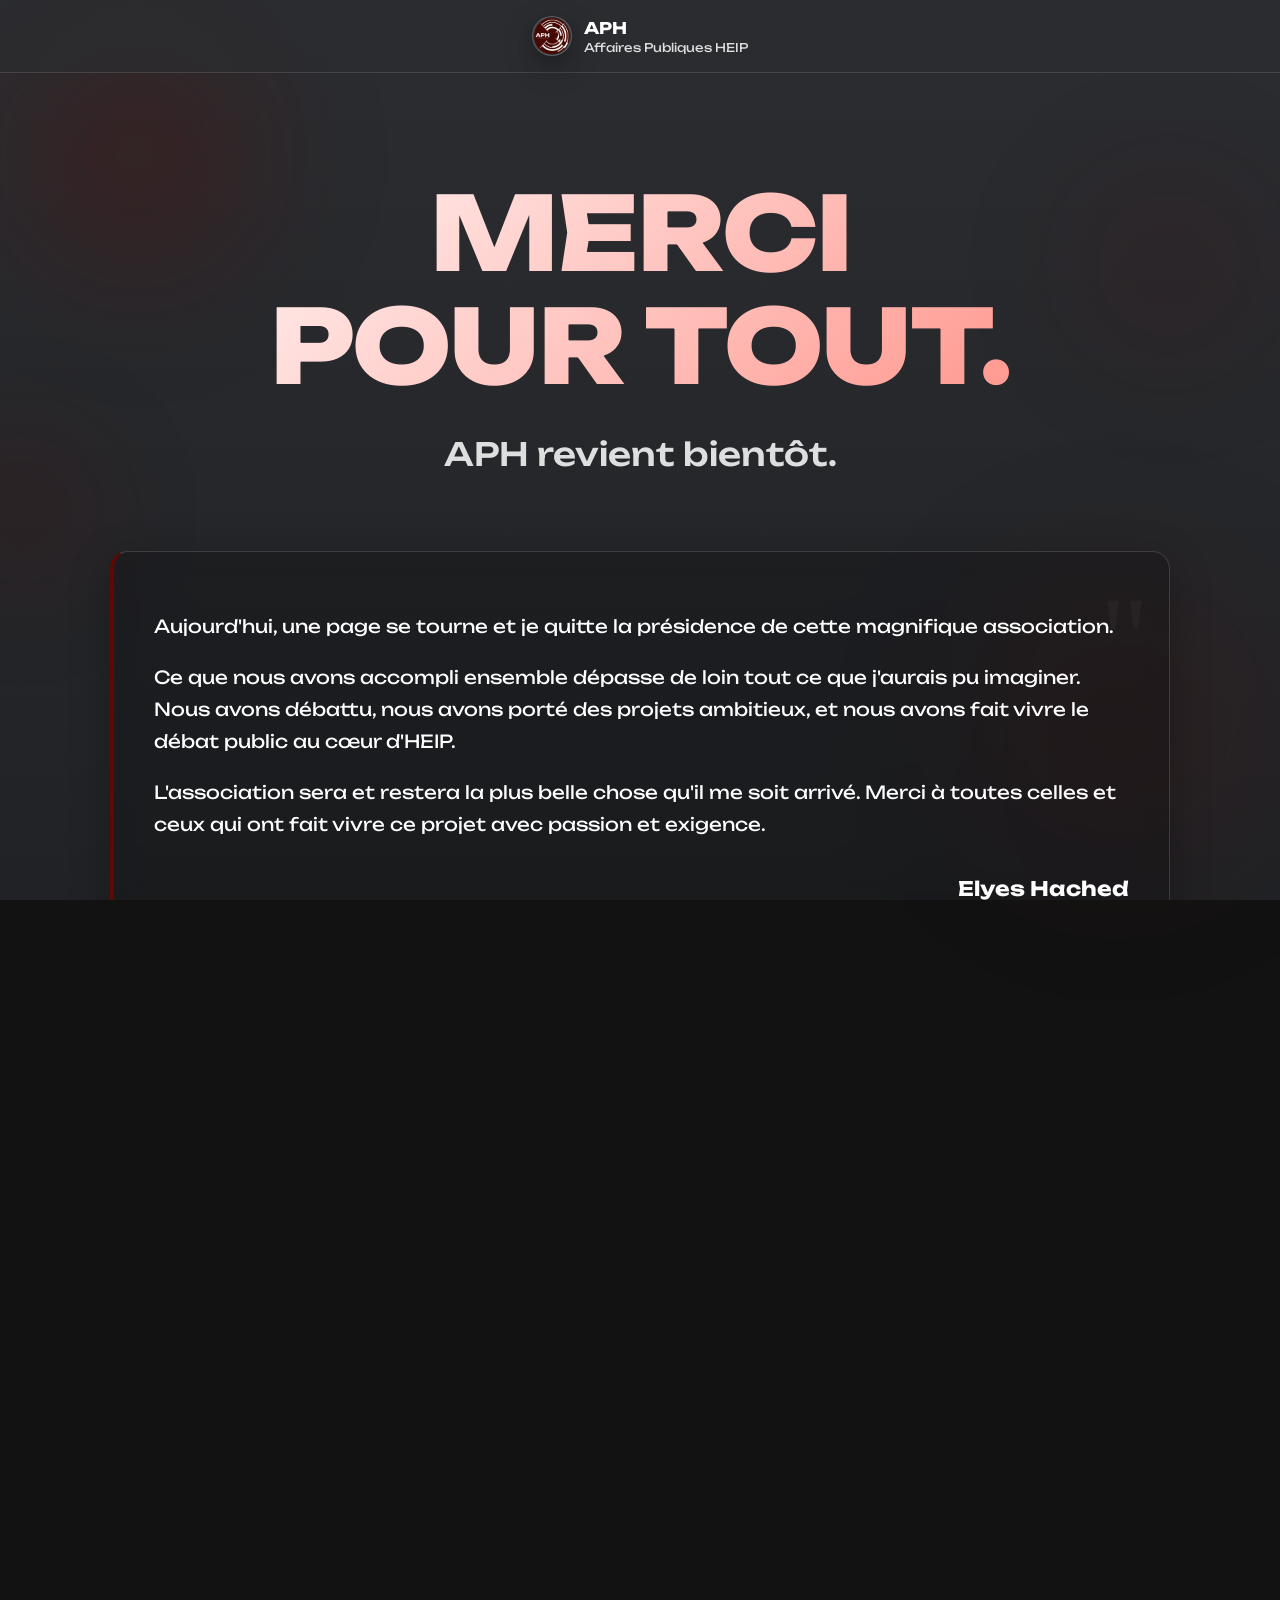
==== commit 0860c4bc: "Update index.html" ====
--- a/index.html
+++ b/index.html
@@ -3,299 +3,250 @@
 <head>
   <meta charset="utf-8" />
   <meta name="viewport" content="width=device-width, initial-scale=1" />
+  <title>Merci pour tout - APH HEIP</title>
   
-  <title>APH HEIP – Association Affaires Publiques & Simulations</title>
-  
-  <meta name="description" content="Site officiel de l'association APH (Affaires Publiques HEIP). Simulations parlementaires, conférences, débats et politique étudiante à HEIP." />
-  
-  <meta name="keywords" content="APH, HEIP, APH HEIP, Association APH, Affaires Publiques, Étudiants, Politique, Paris, Simulations, Conférences" />
-  <meta name="author" content="APH HEIP" />
-
-  <meta property="og:type" content="website" />
-  <meta property="og:title" content="APH – L'Association Affaires Publiques HEIP" />
-  <meta property="og:description" content="Simulations parlementaires, débats et conférences. Rejoignez la dynamique APH HEIP." />
-  <meta property="og:url" content="https://apheip.fr/" />
-  <meta property="og:image" content="/logo.png" /> 
-
-  <script type="application/ld+json">
-  {
-    "@context": "https://schema.org",
-    "@type": "Organization",
-    "name": "APH HEIP",
-    "alternateName": ["APH", "Association APH", "Affaires Publiques HEIP", "Association Affaires Publiques"],
-    "url": "https://apheip.fr",
-    "logo": "https://apheip.fr/logo.png",
-    "description": "L'association étudiante de référence pour les affaires publiques et simulations parlementaires à HEIP."
-  }
-  </script>
-
   <link rel="preconnect" href="https://fonts.googleapis.com">
   <link rel="preconnect" href="https://fonts.gstatic.com" crossorigin>
-  <link href="https://fonts.googleapis.com/css2?family=Unbounded:wght@300;400;500;600;700&display=swap" rel="stylesheet">
+  <link href="https://fonts.googleapis.com/css2?family=Unbounded:wght@300;400;500;600;700;800&display=swap" rel="stylesheet">
   
-  <link rel="stylesheet" href="styles.css?v=9" />
-
-  <link rel="icon" type="image/png" href="/favicon-96x96.png" sizes="96x96" />
-  <link rel="shortcut icon" href="/favicon.ico" />
-  <link rel="apple-touch-icon" sizes="180x180" href="/apple-touch-icon.png" />
-  <link rel="manifest" href="/site.webmanifest" />
+  <link rel="stylesheet" href="styles.css" />
+
+  <style>
+    /* Styles spécifiques pour la page de remerciements */
+    .hero-merci {
+      text-align: center;
+      padding: 10vh 20px 5vh;
+      animation: fadeInDown 1.2s ease-out;
+    }
+
+    .huge-text {
+      font-size: clamp(3rem, 8vw, 6.5rem);
+      font-weight: 800;
+      line-height: 1.1;
+      margin-bottom: 20px;
+      background: linear-gradient(135deg, var(--aph-white) 0%, #ff8a80 100%);
+      -webkit-background-clip: text;
+      -webkit-text-fill-color: transparent;
+      letter-spacing: -2px;
+      text-transform: uppercase;
+    }
+
+    .subtitle-merci {
+      font-size: clamp(1.2rem, 3vw, 2rem);
+      color: var(--muted);
+      font-weight: 500;
+    }
+
+    .letter-card {
+      background: rgba(0, 0, 0, 0.2);
+      border-left: 4px solid var(--aph-red);
+      padding: 40px;
+      font-size: 18px;
+      line-height: 1.8;
+      position: relative;
+      overflow: hidden;
+    }
+
+    .letter-card::before {
+      content: '"';
+      position: absolute;
+      top: -20px;
+      right: 20px;
+      font-size: 120px;
+      color: rgba(255, 255, 255, 0.03);
+      font-family: serif;
+    }
+
+    .signature {
+      margin-top: 30px;
+      text-align: right;
+      font-size: 20px;
+      font-weight: 700;
+      color: var(--aph-white);
+    }
+
+    /* Grille interactive pour les prénoms */
+    .names-container {
+      display: flex;
+      flex-wrap: wrap;
+      gap: 16px;
+      justify-content: center;
+      margin-top: 30px;
+    }
+
+    .name-bubble {
+      padding: 14px 28px;
+      background: rgba(255, 255, 255, 0.05);
+      border: 1px solid rgba(255, 255, 255, 0.15);
+      border-radius: 999px;
+      font-size: 16px;
+      font-weight: 600;
+      cursor: default;
+      transition: all 0.3s cubic-bezier(0.175, 0.885, 0.32, 1.275);
+    }
+
+    .name-bubble:hover {
+      transform: translateY(-8px) scale(1.1);
+      background: var(--aph-red);
+      border-color: var(--aph-red);
+      box-shadow: 0 15px 30px rgba(94, 10, 2, 0.5);
+      color: white;
+    }
+
+    /* Liste des événements interactive */
+    .event-line {
+      display: flex;
+      align-items: center;
+      justify-content: space-between;
+      padding: 20px 24px;
+      background: var(--card);
+      border: 1px solid var(--line);
+      border-radius: var(--radius);
+      margin-bottom: 14px;
+      transition: all 0.3s ease;
+      position: relative;
+      overflow: hidden;
+    }
+
+    .event-line::after {
+      content: '';
+      position: absolute;
+      left: 0;
+      top: 0;
+      height: 100%;
+      width: 4px;
+      background: var(--aph-red);
+      transform: scaleY(0);
+      transition: transform 0.3s ease;
+    }
+
+    .event-line:hover {
+      transform: translateX(10px);
+      background: rgba(255, 255, 255, 0.08);
+      border-color: rgba(255, 255, 255, 0.3);
+    }
+
+    .event-line:hover::after {
+      transform: scaleY(1);
+    }
+
+    .event-line h3 {
+      margin: 0 0 4px 0;
+      font-size: 16px;
+    }
+
+    @keyframes fadeInDown {
+      from { opacity: 0; transform: translateY(-30px); }
+      to { opacity: 1; transform: translateY(0); }
+    }
+  </style>
 </head>
 
 <body>
-<header class="nav">
-  <div class="wrap nav-inner">
-    <a class="brand" href="index.html" aria-label="Accueil APH HEIP">
-      <div class="logo" aria-hidden="true"><img src="logo.png" alt="Logo APH" /></div>
-      <div>
-        <strong>APH</strong>
-        <small>Affaires Publiques HEIP</small>
-      </div>
-    </a>
-
-    <nav class="nav-links" aria-label="Navigation principale">
-      <a data-nav href="index.html" class="active">Accueil</a>
-      <a data-nav href="evenements.html">Événements</a>
-      <a data-nav href="simulations.html">Simulations</a>
-      <a data-nav href="briefs.html">Policy Briefs</a>
-      <a data-nav href="equipe.html">Équipe</a>
-      <a data-nav href="apropos.html">À Propos</a>
-    </nav>
-
-    <div class="nav-actions">
-      <a class="btn primary desktop-only" href="rejoindre.html">Rejoindre</a>
-
-      <button class="burger mobile-only" id="navToggle" aria-label="Ouvrir le menu" aria-expanded="false">
-        <span></span><span></span><span></span>
-      </button>
+  <header class="nav">
+    <div class="wrap nav-inner" style="justify-content: center;">
+      <a class="brand" href="index.html" aria-label="Accueil APH HEIP">
+        <div class="logo" aria-hidden="true"><img src="logo.png" alt="Logo APH" /></div>
+        <div>
+          <strong>APH</strong>
+          <small>Affaires Publiques HEIP</small>
+        </div>
+      </a>
     </div>
-  </div>
-
-  <div class="mobile-menu" id="mobileMenu" aria-label="Menu mobile">
-    <a data-nav href="index.html">Accueil</a>
-    <a data-nav href="evenements.html">Événements</a>
-    <a data-nav href="simulations.html">Simulations</a>
-    <a data-nav href="briefs.html">Policy Briefs</a>
-    <a data-nav href="equipe.html">Équipe</a>
-    <a data-nav href="apropos.html">À Propos</a>
-    <a class="btn primary" href="rejoindre.html" style="width:100%; margin-top:10px; justify-content:center;">Rejoindre</a>
-  </div>
-</header>
+  </header>
 
   <main>
-    <section class="hero">
-      <div class="wrap hero-grid">
-        <div>
-          <div class="kicker">Penser • Débattre • Agir </div>
-          <h1>Comprendre les décisions politiques.<br/>Former à l’analyse.<br/>Agir dans le débat.</h1>
-          
-          <p class="lead">
-            <b>APH (Association Affaires Publiques HEIP)</b> est l'association étudiante de référence dédiée à la politique et aux affaires publiques.
-            Nous créons des passerelles entre étudiants, institutions et professionnels à travers des formats exigeants.
-          </p>
-          <div style="height:35px"></div>
-
-          <div class="hero-actions">
-            <a class="btn primary" href="evenements.html">Voir nos événements</a>
-            <a class="btn" href="briefs.html">Lire nos Policy Briefs</a>
-          </div>
-        </div>
-
-        <div style="height:35px"></div>
-
-        <aside class="card">
-          <div style="display:flex;align-items:center;justify-content:space-between;gap:12px;">
-            <div>
-              <div style="font-weight:700;font-size:14px;">À la une</div>
-            </div>
-            <span class="pill">Infos</span>
-          </div>
-
-          <div style="height:12px"></div>
-
-          <div class="stack" id="featuredContainer">
-            <div class="card" style="box-shadow:none;">
-              <span class="pill">Chargement...</span>
-            </div>
-          </div>
-
-          <div style="height:14px"></div>
-          <a class="btn" href="rejoindre.html" style="width:100%;">Nous rejoindre</a>
-        </aside>
-      </div>
-    </section>
-
-    <section id="gallerySection" style="display:none;">
-      <div class="wrap">
-        <div style="margin-bottom:14px;">
-           <h2>Retour en images</h2>
+    <section class="wrap hero-merci">
+      <h1 class="huge-text">Merci<br>pour tout.</h1>
+      <p class="subtitle-merci">APH revient bientôt.</p>
+    </section>
+
+    <section class="wrap">
+      <div class="card letter-card">
+        <p>Aujourd'hui, une page se tourne et je quitte la présidence de cette magnifique association.</p>
+        <p>Ce que nous avons accompli ensemble dépasse de loin tout ce que j'aurais pu imaginer. Nous avons débattu, nous avons porté des projets ambitieux, et nous avons fait vivre le débat public au cœur d'HEIP.</p>
+        <p>L'association sera et restera la plus belle chose qu'il me soit arrivé. Merci à toutes celles et ceux qui ont fait vivre ce projet avec passion et exigence.</p>
+        <div class="signature">
+          Elyes Hached<br>
+          <span class="sub" style="font-size: 14px; font-weight: 400;">Président Sortant</span>
+        </div>
+      </div>
+    </section>
+
+    <section class="wrap" style="padding-top: 60px;">
+      <h2 style="text-align: center; margin-bottom: 10px;">À notre équipe exceptionnelle</h2>
+      <p class="sub" style="text-align: center; margin: 0 auto;">Sans vous, rien de tout cela n'aurait été possible.</p>
+      
+      <div class="names-container">
+        <div class="name-bubble">Pauline</div>
+        <div class="name-bubble">Erwan</div>
+        <div class="name-bubble">Yahvi</div>
+        <div class="name-bubble">Noah</div>
+        <div class="name-bubble">Antoine</div>
+        <div class="name-bubble">Sarah</div>
+        <div class="name-bubble">Flore</div>
+      </div>
+    </section>
+
+    <section class="wrap" style="padding-top: 60px; padding-bottom: 80px;">
+      <h2 style="margin-bottom: 24px;">Ce que nous avons construit ensemble</h2>
+      
+      <div class="stack">
+        <div class="event-line">
+          <div>
+            <h3>Simulation Parlementaire avec Valérie Pécresse</h3>
+            <p class="sub">Hémicycle Simone Veil - Conseil Régional d'Île-de-France</p>
+          </div>
+          <span class="pill">25 Mars 2026</span>
+        </div>
+
+        <div class="event-line">
+          <div>
+            <h3>Visite du Sénat</h3>
+            <p class="sub">Parrainée par Mme la Sénatrice Marie-Claude Lermytte</p>
+          </div>
+          <span class="pill">12 Mars 2026</span>
+        </div>
+
+        <div class="event-line">
+          <div>
+            <h3>Formation aux simulations parlementaires</h3>
+            <p class="sub">Les règles et mécanismes du débat parlementaire</p>
+          </div>
+          <span class="pill">05 Mars 2026</span>
+        </div>
+
+        <div class="event-line">
+          <div>
+            <h3>Simulation : Régulation des réseaux sociaux</h3>
+            <p class="sub">En collaboration avec Theatrum Mundi</p>
+          </div>
+          <span class="pill">05 Février 2026</span>
         </div>
         
-        <div class="gallery-scroll" id="galleryContainer">
-           </div>
-      </div>
-    </section>
-    <section>
-      <div class="wrap">
-        <div style="display:flex;align-items:flex-end;justify-content:space-between;gap:16px;margin-bottom:14px;">
-          <div>
-            <h2>Nos formats APH</h2>
-            <p class="sub">Des événements pensés pour les étudiants HEIP : clairs, utiles et institutionnels.</p>
-          </div>
-          <a class="btn" href="evenements.html">Tous nos événements</a>
-        </div>
-
-        <div class="grid-3">
-          <div class="card">
-            <span class="pill">Cafés-débats</span>
-            <h3 style="margin:12px 0 8px;">Décrypter un enjeu</h3>
-            <p class="sub">Un thème, des sources, une discussion structurée : argumenter, nuancer, convaincre.</p>
-          </div>
-
-          <div class="card">
-            <span class="pill">Simulations</span>
-            <h3 style="margin:12px 0 8px;">Vivre la loi</h3>
-            <p class="sub">Nos simulations parlementaires plongent les étudiants au cœur de l'Assemblée et du Sénat.</p>
-          </div>
-
-          <div class="card">
-            <span class="pill">Policy Briefs</span>
-            <h3 style="margin:12px 0 8px;">Écrire utile</h3>
-            <p class="sub">Notes courtes orientées décision : diagnostic, options, recommandation.</p>
-          </div>
-        </div>
-      </div>
-    </section>
-
-    <section>
-      <div class="wrap">
-        <div class="card">
-          <div class="split">
-            <div>
-              <span class="pill">Rejoindre</span>
-              <h2 style="margin-top:12px;">Construire l'association APH</h2>
-              <p class="lead" style="margin-top:10px;">
-                Communication • Événementiel • Rédaction • Partenariats • Relations institutionnelles
-              </p>
-              <div style="height:12px"></div>
-              <a class="btn primary" href="rejoindre.html">Je rejoins l’asso</a>
-            </div>
-            <div>
-              <span class="pill">Pro</span>
-              <h3 style="margin-top:12px;">Vous souhaitez intervenir ?</h3>
-              <p class="sub" style="margin-top:10px;">
-                APH organise des rencontres et tables rondes : contactez-nous pour proposer un format.
-              </p>
-              <div style="height:10px"></div>
-              <a class="btn" href="rejoindre.html#contact">Nous contacter</a>
-            </div>
-          </div>
-        </div>
+        <div class="event-line">
+          <div>
+            <h3>Simulation : Renforcement de l'autorité éducative</h3>
+            <p class="sub">Adoption et débats en plénière</p>
+          </div>
+          <span class="pill">Adopté</span>
+        </div>
+      </div>
+      
+      <div style="margin-top: 40px; text-align: center;">
+        <a href="index.html" class="btn primary">Retour à l'accueil</a>
       </div>
     </section>
   </main>
 
   <footer>
-    <div class="wrap foot">
-      <div>© <span id="year"></span> APH – Association Affaires Publiques HEIP</div>
-      <div style="display:flex;gap:14px;flex-wrap:wrap;">
-        <a href="mentions-legales.html">Mentions légales</a>
-        <a href="confidentialite.html">Confidentialité</a>
-      </div>
+    <div class="wrap foot" style="justify-content: center;">
+      <div>© <span id="year">2026</span> APH – Penser • Débattre • Agir</div>
     </div>
   </footer>
 
-  <script src="script.js?v=9"></script>
-
   <script>
-    // 1. CHARGEMENT INFOS "À LA UNE"
-    (async function loadFeatured() {
-      const container = document.getElementById("featuredContainer");
-      try {
-        const res = await fetch("/content/featured.json");
-        if (!res.ok) throw new Error("featured.json introuvable");
-        const data = await res.json();
-        
-        const items = Array.isArray(data.items) ? data.items : [];
-        if(!items.length) {
-           container.innerHTML = `<p class="sub">Aucune info à la une.</p>`;
-           return;
-        }
-
-        container.innerHTML = "";
-        
-        function escapeHtml(str) {
-          return String(str ?? "").replaceAll("&", "&amp;").replaceAll("<", "&lt;").replaceAll(">", "&gt;").replaceAll('"', "&quot;").replaceAll("'", "&#039;");
-        }
-
-        items.forEach(item => {
-          const tag = item.link ? 'a' : 'div';
-          const hrefAttr = item.link ? `href="${escapeHtml(item.link)}"` : '';
-          const style = "box-shadow:none; display:block; text-decoration:none; color:inherit;";
-
-          const html = `
-            <${tag} class="card" style="${style}" ${hrefAttr}>
-              <span class="pill">${escapeHtml(item.pill || "Info")}</span>
-              <p style="margin-top:10px; font-weight:600; font-size:14px; line-height:1.5;">
-                ${escapeHtml(item.title || "")}
-              </p>
-              ${item.sub ? `<p class="sub" style="margin-top:4px; font-size:12px;">${escapeHtml(item.sub)}</p>` : ''}
-            </${tag}>
-          `;
-          container.insertAdjacentHTML('beforeend', html);
-        });
-
-      } catch (err) {
-        console.warn(err);
-        container.innerHTML = `<div class="card" style="box-shadow:none;"><span class="pill">Erreur</span><p class="sub" style="margin-top:8px;">Impossible de charger les infos.</p></div>`;
-      }
-    })();
-
-    // 2. CHARGEMENT GALERIE PHOTO
-    (async function loadGallery() {
-        const section = document.getElementById("gallerySection");
-        const container = document.getElementById("galleryContainer");
-        
-        try {
-            const res = await fetch("/content/gallery.json");
-            if (!res.ok) return;
-            
-            const data = await res.json();
-            let allPhotos = [];
-
-            if (data.photo_groups && Array.isArray(data.photo_groups)) {
-                data.photo_groups.forEach(group => {
-                    if (group.images && Array.isArray(group.images)) {
-                        allPhotos = allPhotos.concat(group.images);
-                    }
-                });
-            } else if (data.photos && Array.isArray(data.photos)) {
-                allPhotos = data.photos;
-            }
-            
-            if (allPhotos.length === 0) return;
-
-            section.style.display = "block";
-            container.innerHTML = "";
-
-            allPhotos.forEach(p => {
-                if(!p.image) return;
-                const captionHTML = p.caption 
-                    ? `<div class="gallery-caption">${String(p.caption).replaceAll('<','&lt;')}</div>` 
-                    : '';
-                
-                const html = `
-                <div class="gallery-item">
-                    <img src="${p.image}" alt="Photo APH HEIP" loading="lazy">
-                    ${captionHTML}
-                </div>
-                `;
-                container.insertAdjacentHTML("beforeend", html);
-            });
-
-        } catch (err) {
-            console.warn("Pas de galerie chargée.");
-        }
-    })();
+    document.getElementById('year').textContent = new Date().getFullYear();
   </script>
 </body>
 </html>
--- a/styles.css
+++ b/styles.css
@@ -206,3 +206,23 @@
     line-height: 1.4;
   }
 }
+
+/* ---------- 11. Intégration Vidéo Responsive ---------- */
+.video-responsive {
+  overflow: hidden;
+  padding-bottom: 56.25%; /* Ratio 16:9 */
+  position: relative;
+  height: 0;
+  margin: 15px 0;
+  border-radius: 12px;
+  background: #000;
+}
+
+.video-responsive iframe {
+  left: 0;
+  top: 0;
+  height: 100%;
+  width: 100%;
+  position: absolute;
+  border: 0;
+}
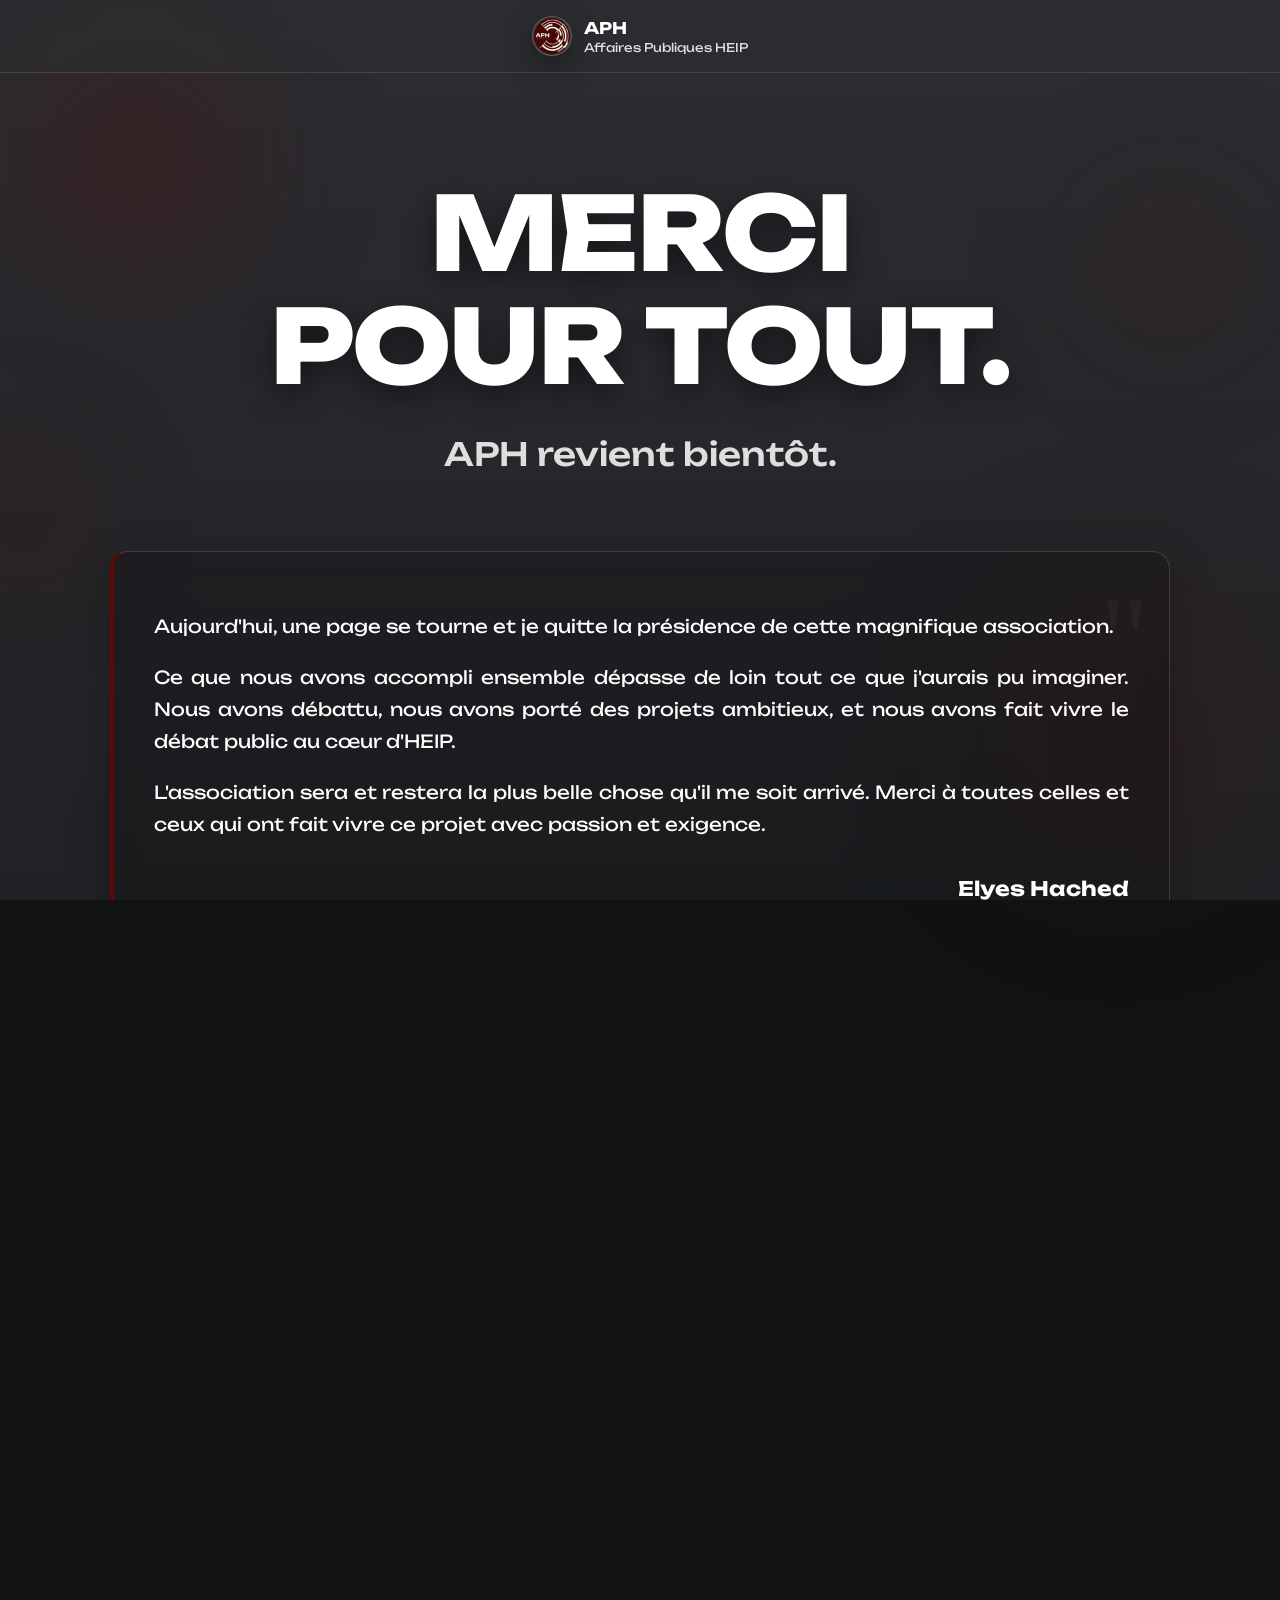
==== commit 1c6dcbd9: "Update index.html" ====
--- a/index.html
+++ b/index.html
@@ -24,9 +24,8 @@
       font-weight: 800;
       line-height: 1.1;
       margin-bottom: 20px;
-      background: linear-gradient(135deg, var(--aph-white) 0%, #ff8a80 100%);
-      -webkit-background-clip: text;
-      -webkit-text-fill-color: transparent;
+      color: #ffffff; /* Texte en blanc pur */
+      text-shadow: 0 10px 30px rgba(0,0,0,0.5); /* Ombre douce pour le volume */
       letter-spacing: -2px;
       text-transform: uppercase;
     }
@@ -45,6 +44,7 @@
       line-height: 1.8;
       position: relative;
       overflow: hidden;
+      text-align: justify;
     }
 
     .letter-card::before {
@@ -65,31 +65,80 @@
       color: var(--aph-white);
     }
 
-    /* Grille interactive pour les prénoms */
-    .names-container {
+    /* Grille interactive pour l'équipe (Photos) */
+    .team-gallery {
       display: flex;
       flex-wrap: wrap;
-      gap: 16px;
       justify-content: center;
-      margin-top: 30px;
-    }
-
-    .name-bubble {
-      padding: 14px 28px;
+      gap: 34px;
+      margin-top: 40px;
+    }
+
+    .team-member {
+      display: flex;
+      flex-direction: column;
+      align-items: center;
+      gap: 12px;
+      transition: transform 0.3s cubic-bezier(0.175, 0.885, 0.32, 1.275);
+      cursor: default;
+    }
+
+    .team-member:hover {
+      transform: translateY(-10px);
+    }
+
+    .member-photo-merci {
+      width: 110px;
+      height: 110px;
+      border-radius: 50%;
+      object-fit: cover;
+      border: 3px solid rgba(255, 255, 255, 0.1);
+      box-shadow: 0 10px 20px rgba(0,0,0,0.3);
+      transition: all 0.3s ease;
+    }
+
+    /* Le placeholder pour Flore (pas de photo) */
+    .member-placeholder-merci {
+      width: 110px;
+      height: 110px;
+      border-radius: 50%;
       background: rgba(255, 255, 255, 0.05);
-      border: 1px solid rgba(255, 255, 255, 0.15);
+      border: 3px solid rgba(255, 255, 255, 0.1);
+      box-shadow: 0 10px 20px rgba(0,0,0,0.3);
+      display: flex;
+      align-items: center;
+      justify-content: center;
+      font-size: 36px;
+      font-weight: 800;
+      color: rgba(255, 255, 255, 0.4);
+      transition: all 0.3s ease;
+    }
+
+    .team-member:hover .member-photo-merci,
+    .team-member:hover .member-placeholder-merci {
+      border-color: var(--aph-red);
+      box-shadow: 0 15px 35px rgba(94, 10, 2, 0.5);
+    }
+    
+    .team-member:hover .member-placeholder-merci {
+      color: var(--aph-red);
+      background: rgba(94, 10, 2, 0.1);
+    }
+
+    .member-name {
+      font-weight: 600;
+      font-size: 15px;
+      color: rgba(255, 255, 255, 0.9);
+      background: rgba(0, 0, 0, 0.4);
+      padding: 6px 14px;
       border-radius: 999px;
-      font-size: 16px;
-      font-weight: 600;
-      cursor: default;
-      transition: all 0.3s cubic-bezier(0.175, 0.885, 0.32, 1.275);
-    }
-
-    .name-bubble:hover {
-      transform: translateY(-8px) scale(1.1);
+      border: 1px solid rgba(255, 255, 255, 0.1);
+      transition: all 0.3s ease;
+    }
+
+    .team-member:hover .member-name {
       background: var(--aph-red);
       border-color: var(--aph-red);
-      box-shadow: 0 15px 30px rgba(94, 10, 2, 0.5);
       color: white;
     }
 
@@ -135,6 +184,10 @@
       font-size: 16px;
     }
 
+    @media (max-width: 768px) {
+      .event-line { flex-direction: column; align-items: flex-start; gap: 10px; }
+    }
+
     @keyframes fadeInDown {
       from { opacity: 0; transform: translateY(-30px); }
       to { opacity: 1; transform: translateY(0); }
@@ -145,13 +198,13 @@
 <body>
   <header class="nav">
     <div class="wrap nav-inner" style="justify-content: center;">
-      <a class="brand" href="index.html" aria-label="Accueil APH HEIP">
+      <div class="brand">
         <div class="logo" aria-hidden="true"><img src="logo.png" alt="Logo APH" /></div>
         <div>
           <strong>APH</strong>
           <small>Affaires Publiques HEIP</small>
         </div>
-      </a>
+      </div>
     </div>
   </header>
 
@@ -177,18 +230,45 @@
       <h2 style="text-align: center; margin-bottom: 10px;">À notre équipe exceptionnelle</h2>
       <p class="sub" style="text-align: center; margin: 0 auto;">Sans vous, rien de tout cela n'aurait été possible.</p>
       
-      <div class="names-container">
-        <div class="name-bubble">Pauline</div>
-        <div class="name-bubble">Erwan</div>
-        <div class="name-bubble">Yahvi</div>
-        <div class="name-bubble">Noah</div>
-        <div class="name-bubble">Antoine</div>
-        <div class="name-bubble">Sarah</div>
-        <div class="name-bubble">Flore</div>
+      <div class="team-gallery">
+        <div class="team-member">
+          <img src="/assets/uploads/whatsapp-image-2026-03-05-at-17.18.28.jpeg" alt="Pauline" class="member-photo-merci">
+          <span class="member-name">Pauline</span>
+        </div>
+        
+        <div class="team-member">
+          <img src="/assets/uploads/p1114957.jpg" alt="Erwan" class="member-photo-merci">
+          <span class="member-name">Erwan</span>
+        </div>
+        
+        <div class="team-member">
+          <img src="/assets/uploads/yahvi.jpg" alt="Yahvi" class="member-photo-merci">
+          <span class="member-name">Yahvi</span>
+        </div>
+        
+        <div class="team-member">
+          <img src="/assets/uploads/noah.jpg" alt="Noah" class="member-photo-merci">
+          <span class="member-name">Noah</span>
+        </div>
+        
+        <div class="team-member">
+          <img src="/assets/uploads/whatsapp-image-2026-03-05-at-04.17.03-1-.jpeg" alt="Antoine" class="member-photo-merci">
+          <span class="member-name">Antoine</span>
+        </div>
+        
+        <div class="team-member">
+          <img src="/assets/uploads/whatsapp-image-2026-03-05-at-04.17.03.jpeg" alt="Sarah" class="member-photo-merci">
+          <span class="member-name">Sarah</span>
+        </div>
+        
+        <div class="team-member">
+          <div class="member-placeholder-merci">FC</div>
+          <span class="member-name">Flore</span>
+        </div>
       </div>
     </section>
 
-    <section class="wrap" style="padding-top: 60px; padding-bottom: 80px;">
+    <section class="wrap" style="padding-top: 80px; padding-bottom: 80px;">
       <h2 style="margin-bottom: 24px;">Ce que nous avons construit ensemble</h2>
       
       <div class="stack">
@@ -231,10 +311,6 @@
           </div>
           <span class="pill">Adopté</span>
         </div>
-      </div>
-      
-      <div style="margin-top: 40px; text-align: center;">
-        <a href="index.html" class="btn primary">Retour à l'accueil</a>
       </div>
     </section>
   </main>
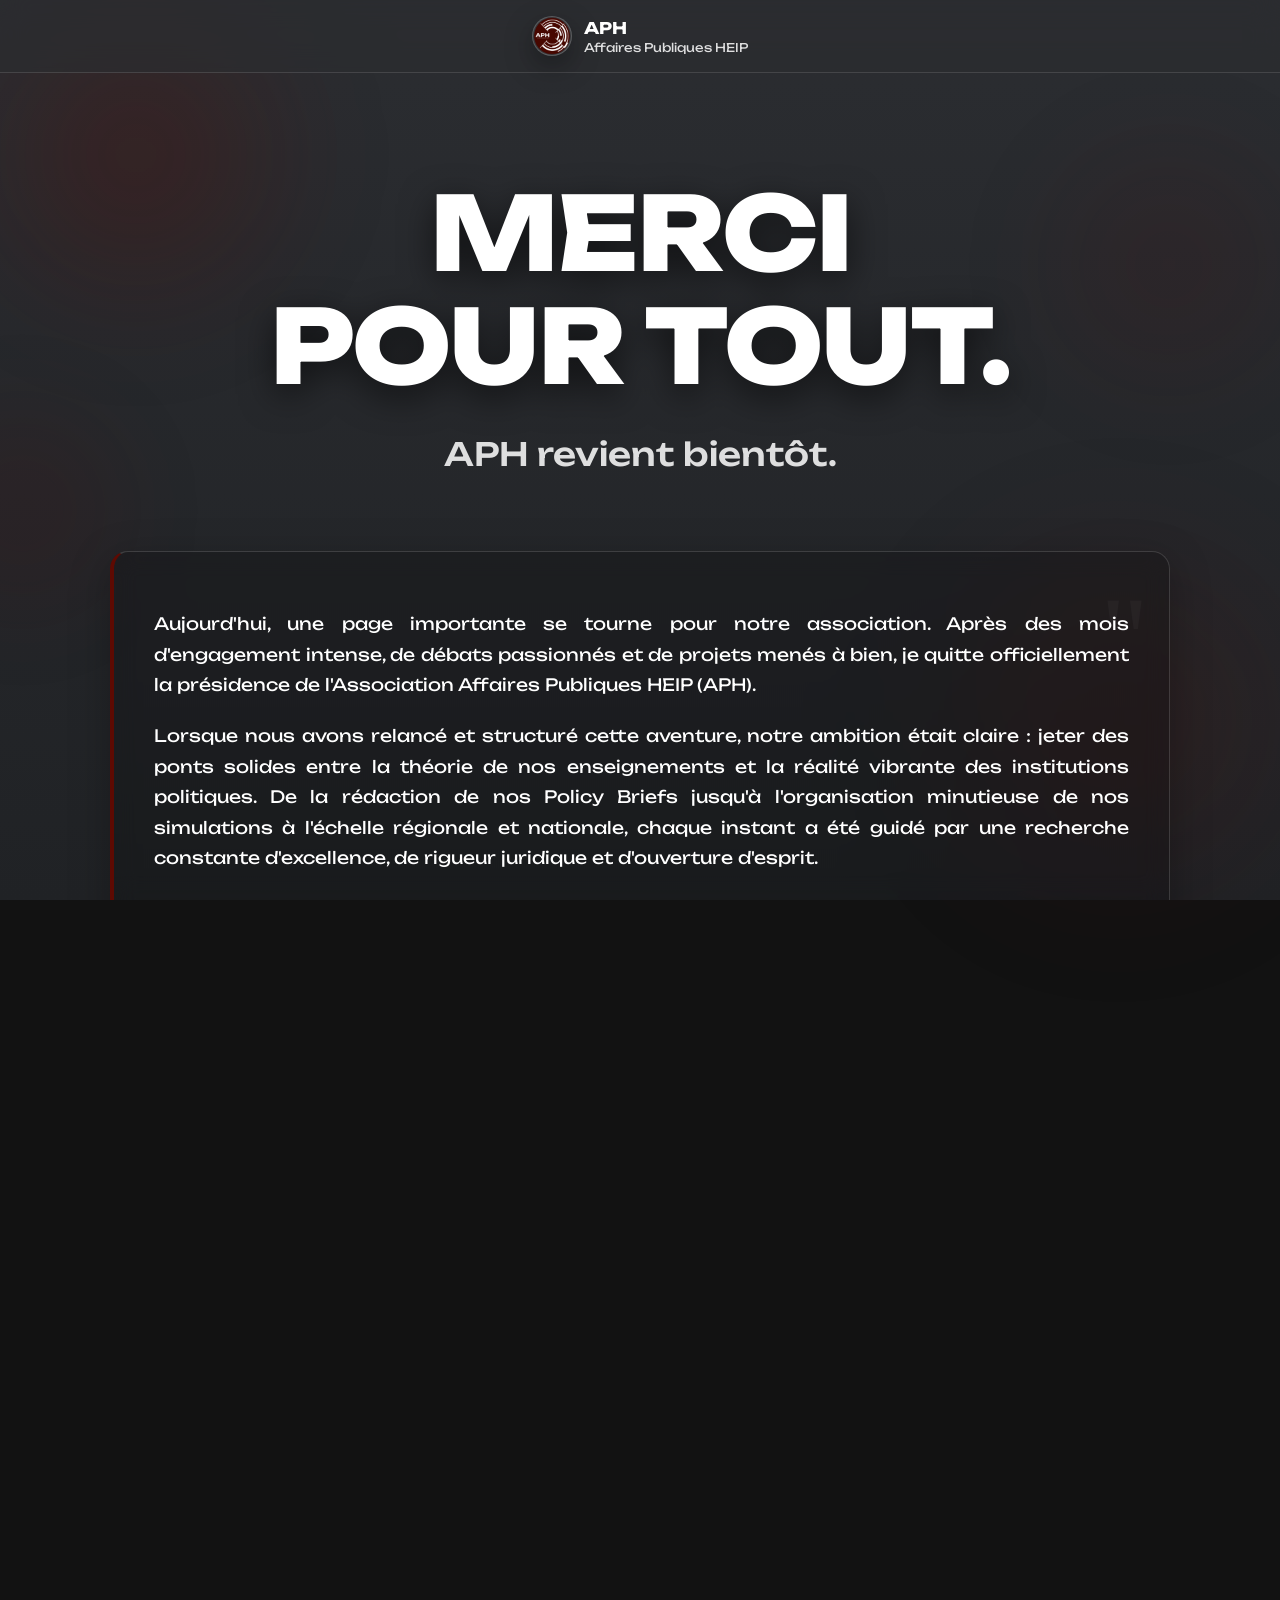
==== commit 8811bf5f: "Update index.html" ====
--- a/index.html
+++ b/index.html
@@ -24,8 +24,8 @@
       font-weight: 800;
       line-height: 1.1;
       margin-bottom: 20px;
-      color: #ffffff; /* Texte en blanc pur */
-      text-shadow: 0 10px 30px rgba(0,0,0,0.5); /* Ombre douce pour le volume */
+      color: #ffffff; /* Blanc pur */
+      text-shadow: 0 10px 35px rgba(0, 0, 0, 0.6); /* Profondeur accrue */
       letter-spacing: -2px;
       text-transform: uppercase;
     }
@@ -40,11 +40,15 @@
       background: rgba(0, 0, 0, 0.2);
       border-left: 4px solid var(--aph-red);
       padding: 40px;
-      font-size: 18px;
+      font-size: 17px;
       line-height: 1.8;
       position: relative;
       overflow: hidden;
       text-align: justify;
+    }
+
+    .letter-card p {
+      margin-bottom: 20px;
     }
 
     .letter-card::before {
@@ -65,7 +69,30 @@
       color: var(--aph-white);
     }
 
-    /* Grille interactive pour l'équipe (Photos) */
+    /* Bloc Photo du Président */
+    .president-profile {
+      display: flex;
+      justify-content: center;
+      margin-top: 40px;
+    }
+    
+    .president-photo-large {
+      width: 140px;
+      height: 140px;
+      border-radius: 50%;
+      object-fit: cover;
+      border: 4px solid rgba(255, 255, 255, 0.15);
+      box-shadow: 0 15px 35px rgba(0,0,0,0.5);
+      transition: all 0.3s ease;
+    }
+    
+    .president-photo-large:hover {
+      transform: scale(1.05);
+      border-color: var(--aph-red);
+      box-shadow: 0 15px 35px rgba(94, 10, 2, 0.6);
+    }
+
+    /* Grille pour l'équipe */
     .team-gallery {
       display: flex;
       flex-wrap: wrap;
@@ -97,7 +124,6 @@
       transition: all 0.3s ease;
     }
 
-    /* Le placeholder pour Flore (pas de photo) */
     .member-placeholder-merci {
       width: 110px;
       height: 110px;
@@ -142,7 +168,7 @@
       color: white;
     }
 
-    /* Liste des événements interactive */
+    /* Rétrospective Événements */
     .event-line {
       display: flex;
       align-items: center;
@@ -184,6 +210,46 @@
       font-size: 16px;
     }
 
+    /* Statistiques de fin de mandat */
+    .stats-grid {
+      display: grid;
+      grid-template-columns: repeat(auto-fit, minmax(220px, 1fr));
+      gap: 20px;
+      margin-top: 30px;
+    }
+
+    .stat-card {
+      background: var(--card);
+      border: 1px solid var(--line);
+      border-radius: var(--radius);
+      padding: 35px 20px;
+      text-align: center;
+      backdrop-filter: blur(var(--blur-card));
+      transition: all 0.3s ease;
+    }
+
+    .stat-card:hover {
+      transform: translateY(-5px);
+      border-color: rgba(255, 255, 255, 0.3);
+      box-shadow: var(--shadow);
+    }
+
+    .stat-number {
+      font-size: 40px;
+      font-weight: 700;
+      color: #ffffff;
+      margin-bottom: 10px;
+      text-shadow: 0 4px 10px rgba(0,0,0,0.3);
+    }
+
+    .stat-label {
+      font-size: 12px;
+      color: var(--muted);
+      text-transform: uppercase;
+      letter-spacing: 1px;
+      font-weight: 500;
+    }
+
     @media (max-width: 768px) {
       .event-line { flex-direction: column; align-items: flex-start; gap: 10px; }
     }
@@ -216,19 +282,26 @@
 
     <section class="wrap">
       <div class="card letter-card">
-        <p>Aujourd'hui, une page se tourne et je quitte la présidence de cette magnifique association.</p>
-        <p>Ce que nous avons accompli ensemble dépasse de loin tout ce que j'aurais pu imaginer. Nous avons débattu, nous avons porté des projets ambitieux, et nous avons fait vivre le débat public au cœur d'HEIP.</p>
-        <p>L'association sera et restera la plus belle chose qu'il me soit arrivé. Merci à toutes celles et ceux qui ont fait vivre ce projet avec passion et exigence.</p>
+        <p>Aujourd'hui, une page importante se tourne pour notre association. Après des mois d'engagement intense, de débats passionnés et de projets menés à bien, je quitte officiellement la présidence de l'Association Affaires Publiques HEIP (APH).</p>
+        <p>Lorsque nous avons relancé et structuré cette aventure, notre ambition était claire : jeter des ponts solides entre la théorie de nos enseignements et la réalité vibrante des institutions politiques. De la rédaction de nos Policy Briefs jusqu'à l'organisation minutieuse de nos simulations à l'échelle régionale et nationale, chaque instant a été guidé par une recherche constante d'excellence, de rigueur juridique et d'ouverture d'esprit.</p>
+        <p>Ce que nous avons accompli ensemble dépasse toutes mes espérances. Voir des dizaines d'étudiants s'emparer de textes législatifs complexes, s'affronter avec éloquence au sein d'hémicycles prestigieux, négocier chaque amendement avec une ferveur incroyable... Ce sont des moments gravés à jamais.</p>
+        <p>Rien de tout cela n'aurait été possible sans une équipe d'une fidélité et d'une force de travail exceptionnelles. À mon bureau, à mes responsables de pôle, et à chaque membre qui a investi son énergie : merci. Vous avez donné une âme et un prestige unique à cette association.</p>
+        <p>L'association sera et restera la plus belle chose qu'il me soit arrivé au cours de mon parcours étudiant. Je pars avec le sentiment profond du devoir accompli et une confiance absolue en la relève. L'histoire d'APH ne fait que commencer.</p>
+        
         <div class="signature">
           Elyes Hached<br>
           <span class="sub" style="font-size: 14px; font-weight: 400;">Président Sortant</span>
         </div>
+        
+        <div class="president-profile">
+          <img src="/assets/uploads/p1115079.jpg" alt="Elyes Hached" class="president-photo-large">
+        </div>
       </div>
     </section>
 
     <section class="wrap" style="padding-top: 60px;">
       <h2 style="text-align: center; margin-bottom: 10px;">À notre équipe exceptionnelle</h2>
-      <p class="sub" style="text-align: center; margin: 0 auto;">Sans vous, rien de tout cela n'aurait été possible.</p>
+      <p class="sub" style="text-align: center; margin: 0 auto;">Ceux qui ont rendu l'impossible réel au quotidien.</p>
       
       <div class="team-gallery">
         <div class="team-member">
@@ -268,7 +341,7 @@
       </div>
     </section>
 
-    <section class="wrap" style="padding-top: 80px; padding-bottom: 80px;">
+    <section class="wrap" style="padding-top: 80px;">
       <h2 style="margin-bottom: 24px;">Ce que nous avons construit ensemble</h2>
       
       <div class="stack">
@@ -313,6 +386,30 @@
         </div>
       </div>
     </section>
+
+    <section class="wrap" style="padding-top: 60px; padding-bottom: 80px;">
+      <h2 style="text-align: center; margin-bottom: 10px;">L'Association en chiffres</h2>
+      <p class="sub" style="text-align: center; margin: 0 auto; margin-bottom: 20px;">Le bilan d'un mandat d'exception.</p>
+      
+      <div class="stats-grid">
+        <div class="stat-card">
+          <div class="stat-number">120</div>
+          <div class="stat-label">Sièges Parlementaires Simulés</div>
+        </div>
+        <div class="stat-card">
+          <div class="stat-number">5</div>
+          <div class="stat-label">Groupes Politiques Actifs</div>
+        </div>
+        <div class="stat-card">
+          <div class="stat-number">2</div>
+          <div class="stat-label">Institutions Investies</div>
+        </div>
+        <div class="stat-card">
+          <div class="stat-number">100%</div>
+          <div class="stat-label">D'Engagement Étudiant</div>
+        </div>
+      </div>
+    </section>
   </main>
 
   <footer>
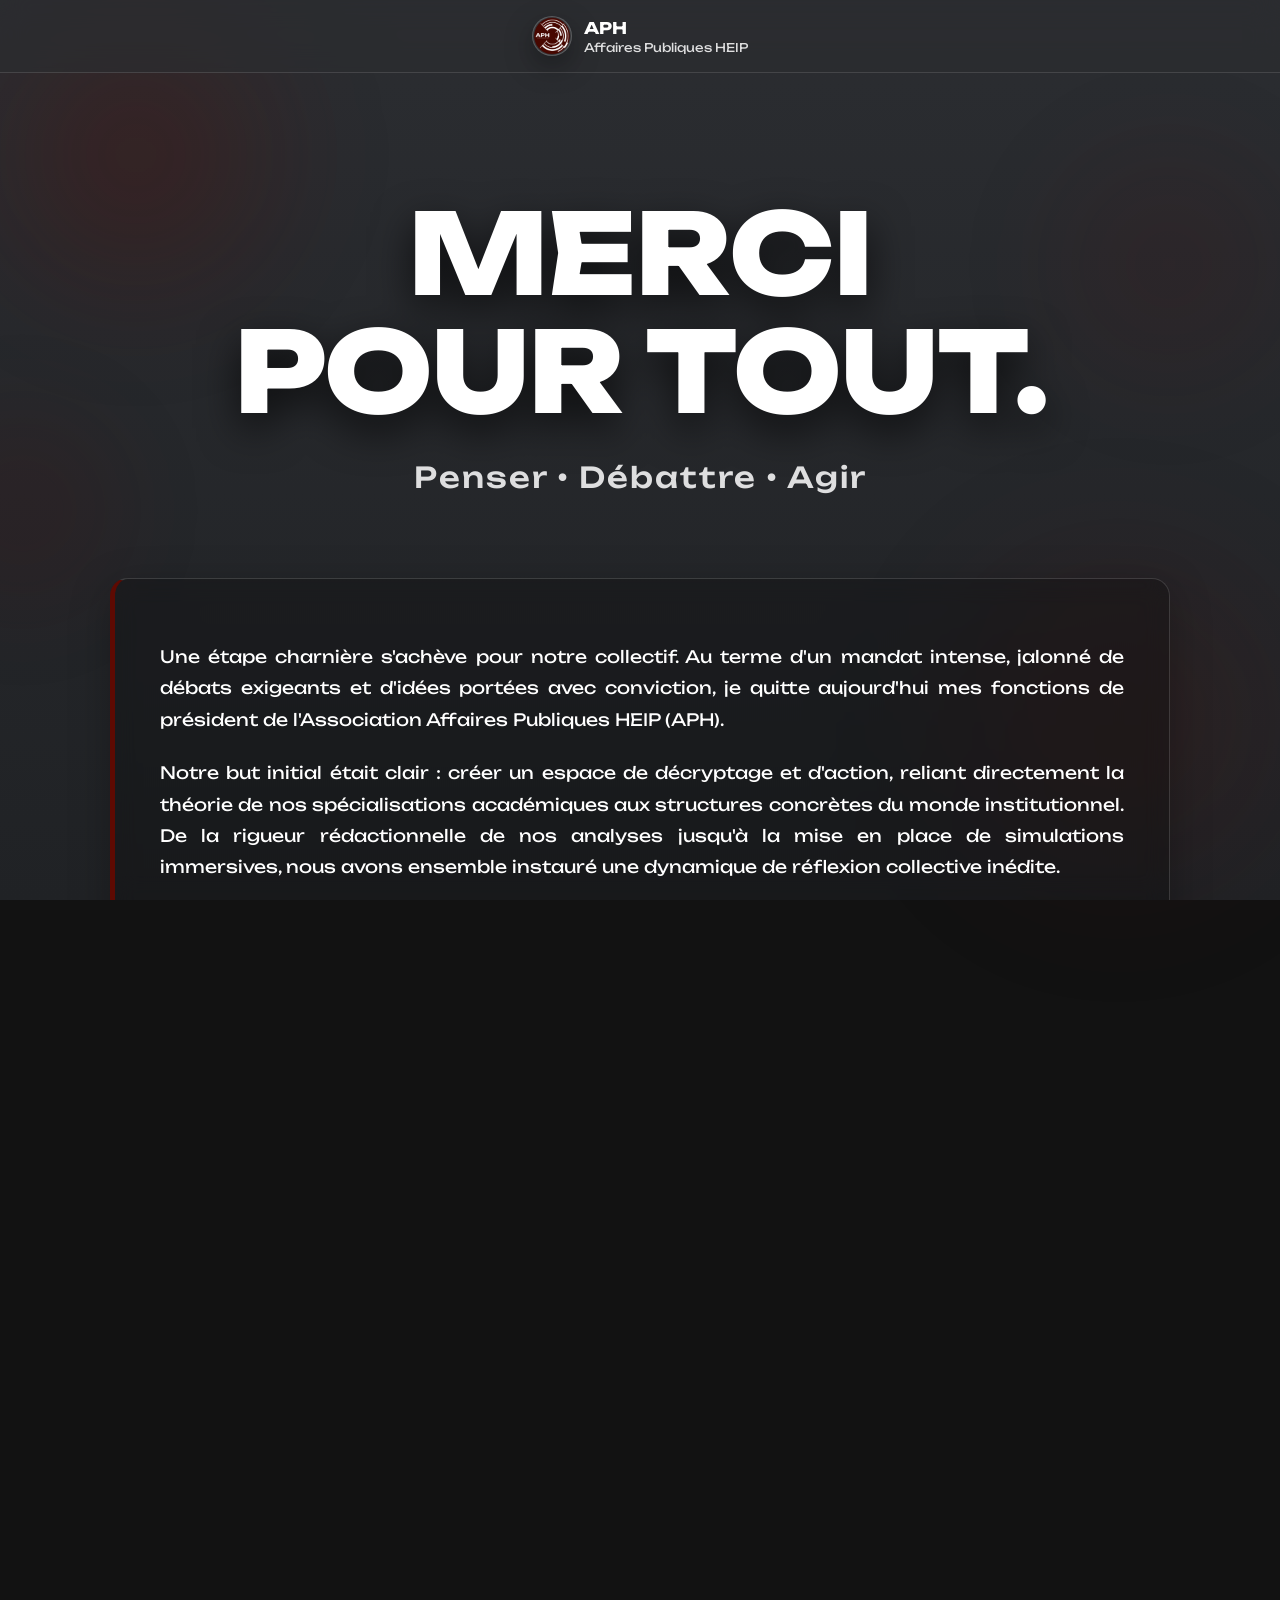
==== commit 4f4e0de5: "Update index.html" ====
--- a/index.html
+++ b/index.html
@@ -12,64 +12,57 @@
   <link rel="stylesheet" href="styles.css" />
 
   <style>
-    /* Styles spécifiques pour la page de remerciements */
+    /* Configurations & Animations Spécifiques */
     .hero-merci {
       text-align: center;
-      padding: 10vh 20px 5vh;
-      animation: fadeInDown 1.2s ease-out;
+      padding: 12vh 20px 6vh;
+      animation: fadeIn 1.5s ease-out;
     }
 
     .huge-text {
-      font-size: clamp(3rem, 8vw, 6.5rem);
+      font-size: clamp(3.2rem, 9vw, 7rem);
       font-weight: 800;
-      line-height: 1.1;
-      margin-bottom: 20px;
-      color: #ffffff; /* Blanc pur */
-      text-shadow: 0 10px 35px rgba(0, 0, 0, 0.6); /* Profondeur accrue */
+      line-height: 1.05;
+      margin-bottom: 25px;
+      color: #ffffff;
+      text-shadow: 0 15px 40px rgba(0, 0, 0, 0.7);
       letter-spacing: -2px;
       text-transform: uppercase;
+      animation: pulseGlow 4s ease-in-out infinite alternate;
+    }
+
+    @keyframes pulseGlow {
+      0% { text-shadow: 0 10px 30px rgba(0,0,0,0.6); }
+      100% { text-shadow: 0 15px 50px rgba(94, 10, 2, 0.5), 0 0 20px rgba(255,255,255,0.2); }
     }
 
     .subtitle-merci {
-      font-size: clamp(1.2rem, 3vw, 2rem);
+      font-size: clamp(1.2rem, 3vw, 1.8rem);
       color: var(--muted);
       font-weight: 500;
+      letter-spacing: 2px;
     }
 
     .letter-card {
-      background: rgba(0, 0, 0, 0.2);
-      border-left: 4px solid var(--aph-red);
-      padding: 40px;
+      background: rgba(0, 0, 0, 0.25);
+      border-left: 5px solid var(--aph-red);
+      padding: 45px;
       font-size: 17px;
-      line-height: 1.8;
+      line-height: 1.85;
       position: relative;
       overflow: hidden;
-      text-align: justify;
-    }
-
-    .letter-card p {
-      margin-bottom: 20px;
-    }
-
-    .letter-card::before {
-      content: '"';
-      position: absolute;
-      top: -20px;
-      right: 20px;
-      font-size: 120px;
-      color: rgba(255, 255, 255, 0.03);
-      font-family: serif;
-    }
+    }
+
+    .letter-card p { margin-bottom: 22px; text-align: justify; }
 
     .signature {
-      margin-top: 30px;
+      margin-top: 35px;
       text-align: right;
       font-size: 20px;
       font-weight: 700;
       color: var(--aph-white);
     }
 
-    /* Bloc Photo du Président */
     .president-profile {
       display: flex;
       justify-content: center;
@@ -77,86 +70,77 @@
     }
     
     .president-photo-large {
-      width: 140px;
-      height: 140px;
+      width: 150px;
+      height: 150px;
       border-radius: 50%;
       object-fit: cover;
       border: 4px solid rgba(255, 255, 255, 0.15);
-      box-shadow: 0 15px 35px rgba(0,0,0,0.5);
-      transition: all 0.3s ease;
+      box-shadow: 0 15px 35px rgba(0,0,0,0.6);
+      transition: all 0.4s cubic-bezier(0.165, 0.84, 0.44, 1);
     }
     
     .president-photo-large:hover {
-      transform: scale(1.05);
+      transform: scale(1.08) rotate(2deg);
       border-color: var(--aph-red);
-      box-shadow: 0 15px 35px rgba(94, 10, 2, 0.6);
-    }
-
-    /* Grille pour l'équipe */
+      box-shadow: 0 20px 40px rgba(94, 10, 2, 0.6);
+    }
+
+    /* Grille de l'Équipe */
     .team-gallery {
       display: flex;
       flex-wrap: wrap;
       justify-content: center;
-      gap: 34px;
-      margin-top: 40px;
+      gap: 35px;
+      margin-top: 45px;
     }
 
     .team-member {
       display: flex;
       flex-direction: column;
       align-items: center;
-      gap: 12px;
+      gap: 14px;
       transition: transform 0.3s cubic-bezier(0.175, 0.885, 0.32, 1.275);
-      cursor: default;
-    }
-
-    .team-member:hover {
-      transform: translateY(-10px);
-    }
+    }
+
+    .team-member:hover { transform: translateY(-12px); }
 
     .member-photo-merci {
-      width: 110px;
-      height: 110px;
+      width: 115px;
+      height: 115px;
       border-radius: 50%;
       object-fit: cover;
       border: 3px solid rgba(255, 255, 255, 0.1);
-      box-shadow: 0 10px 20px rgba(0,0,0,0.3);
+      box-shadow: 0 10px 25px rgba(0,0,0,0.4);
       transition: all 0.3s ease;
     }
 
     .member-placeholder-merci {
-      width: 110px;
-      height: 110px;
+      width: 115px;
+      height: 115px;
       border-radius: 50%;
       background: rgba(255, 255, 255, 0.05);
       border: 3px solid rgba(255, 255, 255, 0.1);
-      box-shadow: 0 10px 20px rgba(0,0,0,0.3);
       display: flex;
       align-items: center;
       justify-content: center;
       font-size: 36px;
       font-weight: 800;
-      color: rgba(255, 255, 255, 0.4);
+      color: rgba(255, 255, 255, 0.3);
       transition: all 0.3s ease;
     }
 
     .team-member:hover .member-photo-merci,
     .team-member:hover .member-placeholder-merci {
       border-color: var(--aph-red);
-      box-shadow: 0 15px 35px rgba(94, 10, 2, 0.5);
-    }
-    
-    .team-member:hover .member-placeholder-merci {
-      color: var(--aph-red);
-      background: rgba(94, 10, 2, 0.1);
+      box-shadow: 0 15px 35px rgba(94, 10, 2, 0.6);
     }
 
     .member-name {
       font-weight: 600;
-      font-size: 15px;
+      font-size: 14px;
       color: rgba(255, 255, 255, 0.9);
-      background: rgba(0, 0, 0, 0.4);
-      padding: 6px 14px;
+      background: rgba(0, 0, 0, 0.5);
+      padding: 6px 16px;
       border-radius: 999px;
       border: 1px solid rgba(255, 255, 255, 0.1);
       transition: all 0.3s ease;
@@ -168,95 +152,137 @@
       color: white;
     }
 
-    /* Rétrospective Événements */
-    .event-line {
+    /* Vitrine Interactive des Événements */
+    .events-showcase {
+      display: grid;
+      grid-template-columns: repeat(auto-fit, minmax(300px, 1fr));
+      gap: 24px;
+      margin-top: 35px;
+    }
+
+    .event-visual-card {
+      position: relative;
+      border-radius: var(--radius);
+      overflow: hidden;
+      border: 1px solid var(--line);
+      background: #1a1b1e;
+      min-height: 380px;
       display: flex;
-      align-items: center;
-      justify-content: space-between;
-      padding: 20px 24px;
-      background: var(--card);
+      flex-direction: column;
+      justify-content: flex-end;
+      padding: 25px;
+      box-shadow: var(--shadow);
+      transition: all 0.4s cubic-bezier(0.165, 0.84, 0.44, 1);
+    }
+
+    .event-bg-image {
+      position: absolute;
+      inset: 0;
+      width: 100%;
+      height: 100%;
+      object-fit: cover;
+      opacity: 0.35;
+      transition: transform 0.6s ease, opacity 0.4s ease;
+      z-index: 1;
+    }
+
+    .event-gradient {
+      position: absolute;
+      inset: 0;
+      background: linear-gradient(to top, rgba(15, 16, 18, 0.95) 0%, rgba(15, 16, 18, 0.4) 60%, transparent 100%);
+      z-index: 2;
+    }
+
+    .event-content-wrap {
+      position: relative;
+      z-index: 3;
+    }
+
+    .event-visual-card:hover {
+      transform: translateY(-8px);
+      border-color: rgba(255, 255, 255, 0.25);
+    }
+
+    .event-visual-card:hover .event-bg-image {
+      transform: scale(1.06);
+      opacity: 0.5;
+    }
+
+    /* Intégration Livre d'Or */
+    .guestbook-section {
+      background: rgba(255, 255, 255, 0.02);
       border: 1px solid var(--line);
       border-radius: var(--radius);
-      margin-bottom: 14px;
-      transition: all 0.3s ease;
-      position: relative;
-      overflow: hidden;
-    }
-
-    .event-line::after {
-      content: '';
-      position: absolute;
-      left: 0;
-      top: 0;
-      height: 100%;
-      width: 4px;
-      background: var(--aph-red);
-      transform: scaleY(0);
-      transition: transform 0.3s ease;
-    }
-
-    .event-line:hover {
-      transform: translateX(10px);
-      background: rgba(255, 255, 255, 0.08);
-      border-color: rgba(255, 255, 255, 0.3);
-    }
-
-    .event-line:hover::after {
-      transform: scaleY(1);
-    }
-
-    .event-line h3 {
-      margin: 0 0 4px 0;
-      font-size: 16px;
-    }
-
-    /* Statistiques de fin de mandat */
-    .stats-grid {
+      padding: 40px;
+      margin-top: 60px;
+    }
+
+    .guestbook-form {
       display: grid;
-      grid-template-columns: repeat(auto-fit, minmax(220px, 1fr));
+      gap: 15px;
+      max-width: 600px;
+      margin: 0 auto 40px;
+    }
+
+    .guestbook-wall {
+      display: grid;
+      grid-template-columns: repeat(auto-fill, minmax(260px, 1fr));
+      gap: 16px;
+      max-height: 400px;
+      overflow-y: auto;
+      padding-right: 10px;
+    }
+
+    .guestbook-wall::-webkit-scrollbar { width: 6px; }
+    .guestbook-wall::-webkit-scrollbar-thumb { background: rgba(255,255,255,0.1); border-radius: 4px; }
+
+    .note-card {
+      background: rgba(255, 255, 255, 0.04);
+      border: 1px solid rgba(255, 255, 255, 0.08);
+      border-radius: 14px;
+      padding: 18px;
+      font-size: 14px;
+      line-height: 1.6;
+      animation: scaleUp 0.4s ease-out;
+    }
+
+    @keyframes scaleUp {
+      from { opacity: 0; transform: scale(0.9); }
+      to { opacity: 1; transform: scale(1); }
+    }
+
+    /* Statistiques */
+    .stats-container {
+      display: grid;
+      grid-template-columns: repeat(auto-fit, minmax(200px, 1fr));
       gap: 20px;
-      margin-top: 30px;
-    }
-
-    .stat-card {
-      background: var(--card);
+      margin-top: 40px;
+    }
+
+    .stat-box {
+      background: rgba(0, 0, 0, 0.2);
       border: 1px solid var(--line);
       border-radius: var(--radius);
-      padding: 35px 20px;
+      padding: 30px 15px;
       text-align: center;
-      backdrop-filter: blur(var(--blur-card));
       transition: all 0.3s ease;
     }
 
-    .stat-card:hover {
-      transform: translateY(-5px);
+    .stat-box:hover {
       border-color: rgba(255, 255, 255, 0.3);
-      box-shadow: var(--shadow);
-    }
-
-    .stat-number {
-      font-size: 40px;
+      background: rgba(255, 255, 255, 0.03);
+    }
+
+    .stat-num {
+      font-size: 42px;
       font-weight: 700;
       color: #ffffff;
-      margin-bottom: 10px;
-      text-shadow: 0 4px 10px rgba(0,0,0,0.3);
-    }
-
-    .stat-label {
-      font-size: 12px;
-      color: var(--muted);
-      text-transform: uppercase;
-      letter-spacing: 1px;
-      font-weight: 500;
-    }
-
-    @media (max-width: 768px) {
-      .event-line { flex-direction: column; align-items: flex-start; gap: 10px; }
-    }
-
-    @keyframes fadeInDown {
-      from { opacity: 0; transform: translateY(-30px); }
-      to { opacity: 1; transform: translateY(0); }
+      margin-bottom: 8px;
+    }
+
+    @keyframes fadeIn {
+      from { opacity: 0; }
+      to { opacity: 1; }
     }
   </style>
 </head>
@@ -277,20 +303,19 @@
   <main>
     <section class="wrap hero-merci">
       <h1 class="huge-text">Merci<br>pour tout.</h1>
-      <p class="subtitle-merci">APH revient bientôt.</p>
+      <p class="subtitle-merci">Penser • Débattre • Agir</p>
     </section>
 
     <section class="wrap">
       <div class="card letter-card">
-        <p>Aujourd'hui, une page importante se tourne pour notre association. Après des mois d'engagement intense, de débats passionnés et de projets menés à bien, je quitte officiellement la présidence de l'Association Affaires Publiques HEIP (APH).</p>
-        <p>Lorsque nous avons relancé et structuré cette aventure, notre ambition était claire : jeter des ponts solides entre la théorie de nos enseignements et la réalité vibrante des institutions politiques. De la rédaction de nos Policy Briefs jusqu'à l'organisation minutieuse de nos simulations à l'échelle régionale et nationale, chaque instant a été guidé par une recherche constante d'excellence, de rigueur juridique et d'ouverture d'esprit.</p>
-        <p>Ce que nous avons accompli ensemble dépasse toutes mes espérances. Voir des dizaines d'étudiants s'emparer de textes législatifs complexes, s'affronter avec éloquence au sein d'hémicycles prestigieux, négocier chaque amendement avec une ferveur incroyable... Ce sont des moments gravés à jamais.</p>
-        <p>Rien de tout cela n'aurait été possible sans une équipe d'une fidélité et d'une force de travail exceptionnelles. À mon bureau, à mes responsables de pôle, et à chaque membre qui a investi son énergie : merci. Vous avez donné une âme et un prestige unique à cette association.</p>
-        <p>L'association sera et restera la plus belle chose qu'il me soit arrivé au cours de mon parcours étudiant. Je pars avec le sentiment profond du devoir accompli et une confiance absolue en la relève. L'histoire d'APH ne fait que commencer.</p>
+        <p>Une étape charnière s'achève pour notre collectif. Au terme d'un mandat intense, jalonné de débats exigeants et d'idées portées avec conviction, je quitte aujourd'hui mes fonctions de président de l'Association Affaires Publiques HEIP (APH).</p>
+        <p>Notre but initial était clair : créer un espace de décryptage et d'action, reliant directement la théorie de nos spécialisations académiques aux structures concrètes du monde institutionnel. De la rigueur rédactionnelle de nos analyses jusqu'à la mise en place de simulations immersives, nous avons ensemble instauré une dynamique de réflexion collective inédite.</p>
+        <p>Les résultats de ce projet commun dépassent toutes les prévisions. Observer notre communauté étudiante s'approprier des projets de lois denses, formuler des argumentations fines et confronter des visions politiques au sein de cadres officiels majeurs restera une immense source de fierté.</p>
+        <p>Je tiens à saluer l'implication sans faille de chaque membre de l'équipe. Votre réactivité et votre rigueur ont permis de donner corps à ces projets complexes. Cette aventure restera indiscutablement la plus belle réussite de mon cursus. Je transmets le flambeau avec sérénité, certain que la suite sera portée avec le même niveau d'ambition.</p>
         
         <div class="signature">
           Elyes Hached<br>
-          <span class="sub" style="font-size: 14px; font-weight: 400;">Président Sortant</span>
+          <span class="sub" style="font-size: 13px; font-weight: 400; letter-spacing: 0.5px;">Président Sortant</span>
         </div>
         
         <div class="president-profile">
@@ -300,40 +325,34 @@
     </section>
 
     <section class="wrap" style="padding-top: 60px;">
-      <h2 style="text-align: center; margin-bottom: 10px;">À notre équipe exceptionnelle</h2>
-      <p class="sub" style="text-align: center; margin: 0 auto;">Ceux qui ont rendu l'impossible réel au quotidien.</p>
+      <h2 style="text-align: center; margin-bottom: 8px;">Une équipe d'exception</h2>
+      <p class="sub" style="text-align: center; margin: 0 auto 30px;">Ceux qui ont structuré et concrétisé chaque projet du mandat.</p>
       
       <div class="team-gallery">
         <div class="team-member">
           <img src="/assets/uploads/whatsapp-image-2026-03-05-at-17.18.28.jpeg" alt="Pauline" class="member-photo-merci">
           <span class="member-name">Pauline</span>
         </div>
-        
         <div class="team-member">
           <img src="/assets/uploads/p1114957.jpg" alt="Erwan" class="member-photo-merci">
           <span class="member-name">Erwan</span>
         </div>
-        
         <div class="team-member">
           <img src="/assets/uploads/yahvi.jpg" alt="Yahvi" class="member-photo-merci">
           <span class="member-name">Yahvi</span>
         </div>
-        
         <div class="team-member">
           <img src="/assets/uploads/noah.jpg" alt="Noah" class="member-photo-merci">
           <span class="member-name">Noah</span>
         </div>
-        
         <div class="team-member">
           <img src="/assets/uploads/whatsapp-image-2026-03-05-at-04.17.03-1-.jpeg" alt="Antoine" class="member-photo-merci">
           <span class="member-name">Antoine</span>
         </div>
-        
         <div class="team-member">
           <img src="/assets/uploads/whatsapp-image-2026-03-05-at-04.17.03.jpeg" alt="Sarah" class="member-photo-merci">
           <span class="member-name">Sarah</span>
         </div>
-        
         <div class="team-member">
           <div class="member-placeholder-merci">FC</div>
           <span class="member-name">Flore</span>
@@ -341,72 +360,97 @@
       </div>
     </section>
 
-    <section class="wrap" style="padding-top: 80px;">
-      <h2 style="margin-bottom: 24px;">Ce que nous avons construit ensemble</h2>
+    <section class="wrap" style="padding-top: 70px;">
+      <h2>Médiathèque des Événements</h2>
+      <p class="sub" style="margin-bottom: 20px;">Explorez les retours visuels et les répertoires d'images de nos réalisations phares.</p>
       
-      <div class="stack">
-        <div class="event-line">
-          <div>
-            <h3>Simulation Parlementaire avec Valérie Pécresse</h3>
-            <p class="sub">Hémicycle Simone Veil - Conseil Régional d'Île-de-France</p>
+      <div class="events-showcase">
+        <div class="event-visual-card">
+          <img src="/assets/uploads/whatsapp-image-2026-04-12-at-18.49.29.jpeg" class="event-bg-image" alt="Simulation Conseil Régional">
+          <div class="event-gradient"></div>
+          <div class="event-content-wrap">
+            <span class="pill" style="margin-bottom: 12px;">Simulation Parlementaire</span>
+            <h3 style="font-size: 18px; margin-bottom: 8px;">Conseil Régional d'Île-de-France</h3>
+            <p class="sub" style="margin-bottom: 15px;">Hémicycle Simone Veil, débats majeurs en conditions réelles.</p>
+            <a href="https://drive.google.com/drive/folders/14a9SVEGAqUEhUOT7qY8KMc9ryE71tuPO?usp=sharing" target="_blank" class="btn primary" style="font-size: 12px; padding: 8px 14px;">Voir l'album photo</a>
           </div>
-          <span class="pill">25 Mars 2026</span>
-        </div>
-
-        <div class="event-line">
-          <div>
-            <h3>Visite du Sénat</h3>
-            <p class="sub">Parrainée par Mme la Sénatrice Marie-Claude Lermytte</p>
+        </div>
+
+        <div class="event-visual-card">
+          <img src="/assets/uploads/whatsapp-image-2026-03-14-at-16.31.19.jpeg" class="event-bg-image" alt="Sénat">
+          <div class="event-gradient"></div>
+          <div class="event-content-wrap">
+            <span class="pill" style="margin-bottom: 12px;">Immersion Institutionnelle</span>
+            <h3 style="font-size: 18px; margin-bottom: 8px;">Visite Officielle du Sénat</h3>
+            <p class="sub" style="margin-bottom: 15px;">Palais du Luxembourg, échanges directs sur l'analyse parlementaire.</p>
+            <a href="https://drive.google.com/drive/folders/1J28j3U1-lwFcG29DTfOJLrAxaZHNuuRE?usp=share_link" target="_blank" class="btn primary" style="font-size: 12px; padding: 8px 14px;">Voir l'album photo</a>
           </div>
-          <span class="pill">12 Mars 2026</span>
-        </div>
-
-        <div class="event-line">
-          <div>
-            <h3>Formation aux simulations parlementaires</h3>
-            <p class="sub">Les règles et mécanismes du débat parlementaire</p>
+        </div>
+
+        <div class="event-visual-card">
+          <img src="/assets/uploads/whatsapp-image-2026-02-05-at-23.21.28.jpeg" class="event-bg-image" alt="Theatrum Mundi">
+          <div class="event-gradient"></div>
+          <div class="event-content-wrap">
+            <span class="pill" style="margin-bottom: 12px;">Collaboration</span>
+            <h3 style="font-size: 18px; margin-bottom: 8px;">Simulation Networks & Sociétés</h3>
+            <p class="sub" style="margin-bottom: 15px;">Partenariat avec Theatrum Mundi axé sur la régulation des plateformes.</p>
+            <a href="https://drive.google.com/drive/folders/1OwSDqbwcDbSvRIgSuwLIVpTw375gdfSs?usp=share_link" target="_blank" class="btn primary" style="font-size: 12px; padding: 8px 14px;">Voir l'album photo</a>
           </div>
-          <span class="pill">05 Mars 2026</span>
-        </div>
-
-        <div class="event-line">
-          <div>
-            <h3>Simulation : Régulation des réseaux sociaux</h3>
-            <p class="sub">En collaboration avec Theatrum Mundi</p>
+        </div>
+      </div>
+    </section>
+
+    <section class="wrap" style="padding-top: 60px;">
+      <h2>Retour en Vidéo</h2>
+      <p class="sub" style="margin-bottom: 20px;">L'aftermovie exclusif de nos derniers travaux législatifs.</p>
+      <div class="video-responsive">
+        <iframe src="https://www.youtube.com/embed/nFgRV4XKcp8" title="Aftermovie APH" allow="accelerometer; autoplay; clipboard-write; encrypted-media; gyroscope; picture-in-picture" allowfullscreen></iframe>
+      </div>
+    </section>
+
+    <section class="wrap">
+      <div class="guestbook-section">
+        <h2 style="text-align: center; margin-bottom: 8px;">Livre d'Or de l'Association</h2>
+        <p class="sub" style="text-align: center; max-width: 600px; margin: 0 auto 30px;">Un message à laisser pour marquer la fin de cette session ? Partagez une pensée ou un souvenir.</p>
+        
+        <div class="guestbook-form">
+          <input type="text" id="guestName" class="input" placeholder="Votre prénom / Promotion" required />
+          <textarea id="guestMessage" class="input" rows="3" placeholder="Votre message..." required></textarea>
+          <button onclick="addMessage()" class="btn primary" style="justify-content: center;">Publier sur le mur</button>
+        </div>
+
+        <div class="guestbook-wall" id="guestbookWall">
+          <div class="note-card">
+            <strong style="color: var(--aph-white);">Félicitations pour ce mandat !</strong><br>
+            <span class="sub" style="font-size:11px; display:block; margin-top:4px;">Promotion 2026</span>
           </div>
-          <span class="pill">05 Février 2026</span>
-        </div>
-        
-        <div class="event-line">
-          <div>
-            <h3>Simulation : Renforcement de l'autorité éducative</h3>
-            <p class="sub">Adoption et débats en plénière</p>
+          <div class="note-card">
+            <strong style="color: var(--aph-white);">Une rigueur absolue sur chaque simulation.</strong><br>
+            <span class="sub" style="font-size:11px; display:block; margin-top:4px;">Membre Débats</span>
           </div>
-          <span class="pill">Adopté</span>
-        </div>
-      </div>
-    </section>
-
-    <section class="wrap" style="padding-top: 60px; padding-bottom: 80px;">
-      <h2 style="text-align: center; margin-bottom: 10px;">L'Association en chiffres</h2>
-      <p class="sub" style="text-align: center; margin: 0 auto; margin-bottom: 20px;">Le bilan d'un mandat d'exception.</p>
+        </div>
+      </div>
+    </section>
+
+    <section class="wrap" style="padding-top: 70px; padding-bottom: 80px;">
+      <h2 style="text-align: center; margin-bottom: 8px;">Le bilan chiffré du mandat</h2>
       
-      <div class="stats-grid">
-        <div class="stat-card">
-          <div class="stat-number">120</div>
-          <div class="stat-label">Sièges Parlementaires Simulés</div>
-        </div>
-        <div class="stat-card">
-          <div class="stat-number">5</div>
-          <div class="stat-label">Groupes Politiques Actifs</div>
-        </div>
-        <div class="stat-card">
-          <div class="stat-number">2</div>
-          <div class="stat-label">Institutions Investies</div>
-        </div>
-        <div class="stat-card">
-          <div class="stat-number">100%</div>
-          <div class="stat-label">D'Engagement Étudiant</div>
+      <div class="stats-container">
+        <div class="stat-box">
+          <div class="stat-num">120</div>
+          <div class="stat-label" style="font-size:11px;">Sièges simulés activement</div>
+        </div>
+        <div class="stat-box">
+          <div class="stat-num">5</div>
+          <div class="stat-label" style="font-size:11px;">Groupes parlementaires constitués</div>
+        </div>
+        <div class="stat-box">
+          <div class="stat-num">2</div>
+          <div class="stat-label" style="font-size:11px;">Hémicycles officiels investis</div>
+        </div>
+        <div class="stat-box">
+          <div class="stat-num">100%</div>
+          <div class="stat-label" style="font-size:11px;">D'investissement collectif</div>
         </div>
       </div>
     </section>
@@ -414,12 +458,62 @@
 
   <footer>
     <div class="wrap foot" style="justify-content: center;">
-      <div>© <span id="year">2026</span> APH – Penser • Débattre • Agir</div>
+      <div>© <span id="year">2026</span> APH HEIP – Clôture de Mandat</div>
     </div>
   </footer>
 
   <script>
     document.getElementById('year').textContent = new Date().getFullYear();
+
+    // Logique interactive du Livre d'Or local
+    const storageKey = 'aph_guestbook_messages';
+
+    function loadMessages() {
+      const wall = document.getElementById('guestbookWall');
+      const saved = localStorage.getItem(storageKey);
+      if (saved) {
+        const messages = JSON.parse(saved);
+        messages.forEach(msg => {
+          renderMessage(msg.name, msg.text);
+        });
+      }
+    }
+
+    function renderMessage(name, text) {
+      const wall = document.getElementById('guestbookWall');
+      const card = document.createElement('div');
+      card.className = 'note-card';
+      
+      const cleanName = name.replace(/</g, "&lt;");
+      const cleanText = text.replace(/</g, "&lt;");
+      
+      card.innerHTML = `<span style="color: rgba(255,255,255,0.85); display:block; font-weight:400;">"${cleanText}"</span><strong style="color:var(--aph-red); font-size:12px; display:block; margin-top:8px;">- ${cleanName}</strong>`;
+      wall.prepend(card);
+    }
+
+    function addMessage() {
+      const nameInput = document.getElementById('guestName');
+      const msgInput = document.getElementById('guestMessage');
+      
+      if (!nameInput.value.trim() || !msgInput.value.trim()) return;
+
+      const name = nameInput.value.trim();
+      const text = msgInput.value.trim();
+
+      renderMessage(name, text);
+
+      // Sauvegarde locale
+      const saved = localStorage.getItem(storageKey);
+      const messages = saved ? JSON.parse(saved) : [];
+      messages.push({ name, text });
+      localStorage.setItem(storageKey, JSON.stringify(messages));
+
+      // Reset des champs
+      nameInput.value = '';
+      msgInput.value = '';
+    }
+
+    window.onload = loadMessages;
   </script>
 </body>
 </html>
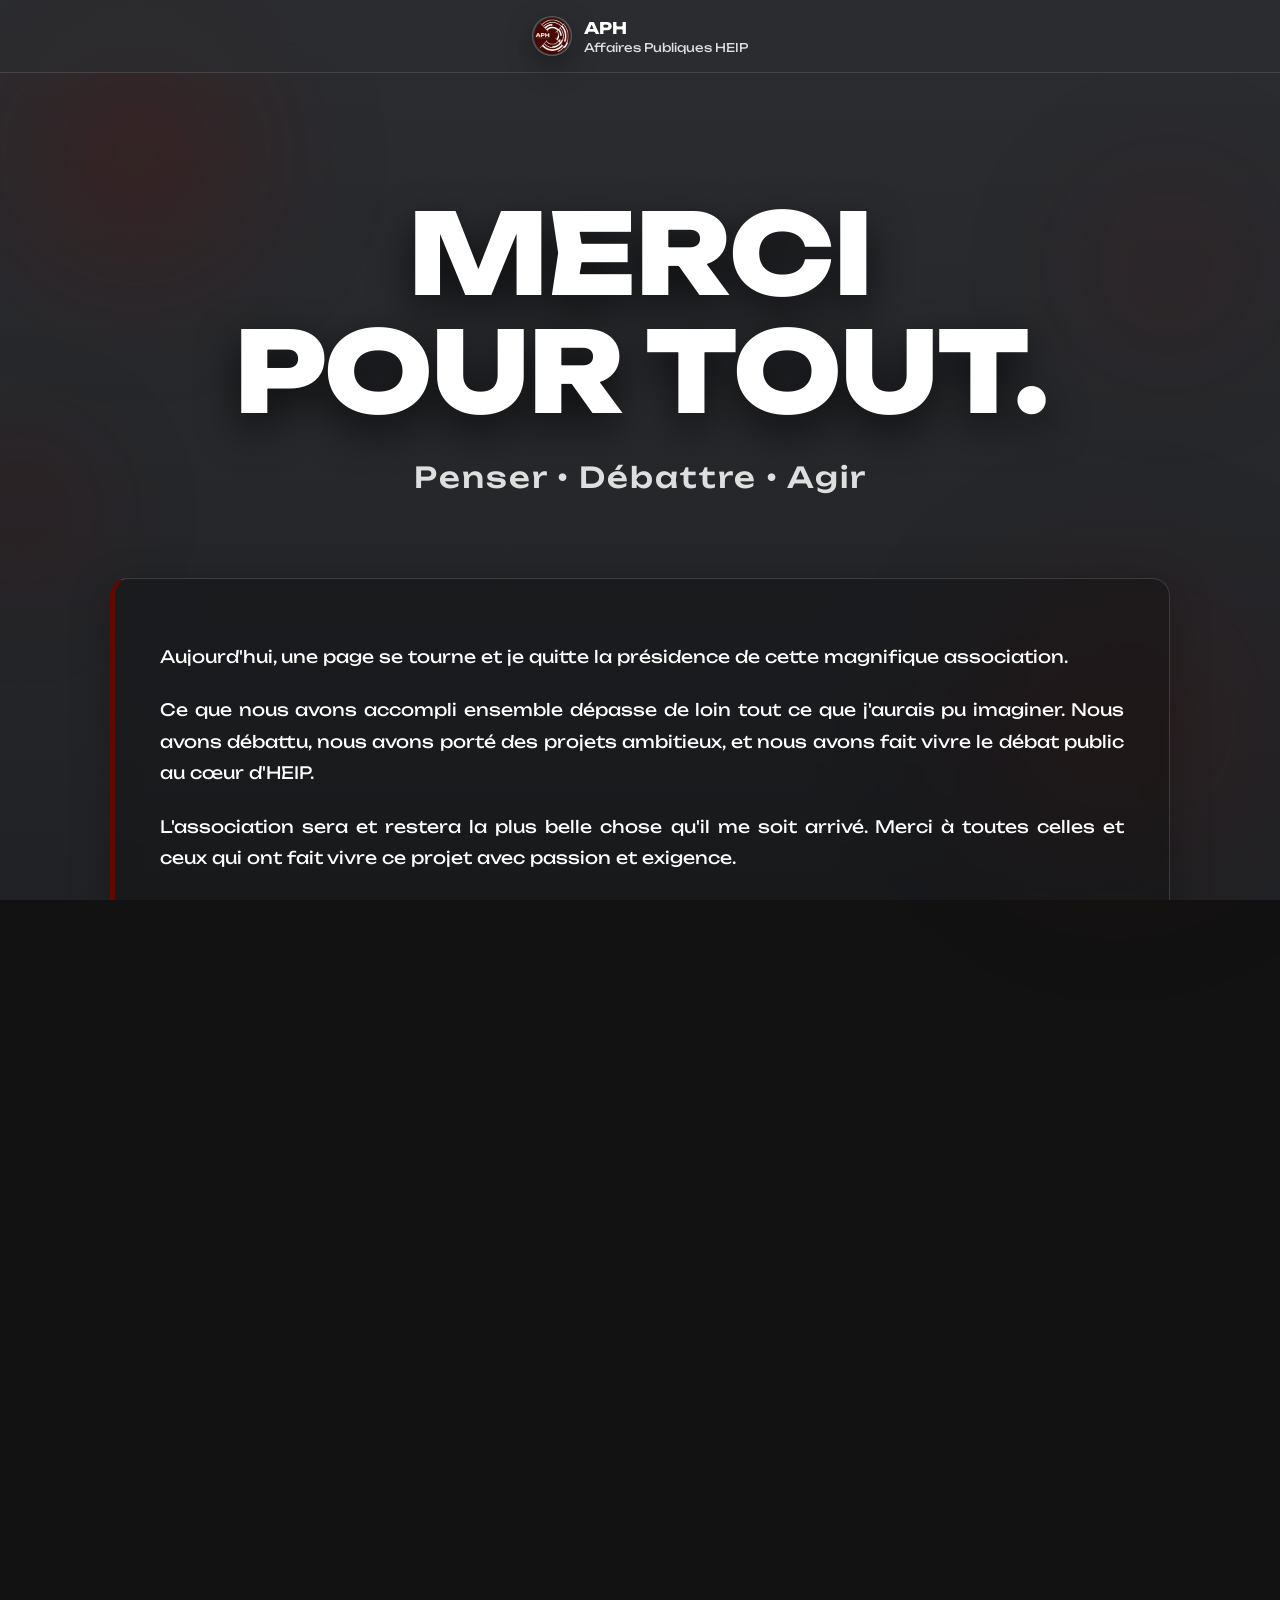
==== commit 063bab99: "Update index.html" ====
--- a/index.html
+++ b/index.html
@@ -308,10 +308,9 @@
 
     <section class="wrap">
       <div class="card letter-card">
-        <p>Une étape charnière s'achève pour notre collectif. Au terme d'un mandat intense, jalonné de débats exigeants et d'idées portées avec conviction, je quitte aujourd'hui mes fonctions de président de l'Association Affaires Publiques HEIP (APH).</p>
-        <p>Notre but initial était clair : créer un espace de décryptage et d'action, reliant directement la théorie de nos spécialisations académiques aux structures concrètes du monde institutionnel. De la rigueur rédactionnelle de nos analyses jusqu'à la mise en place de simulations immersives, nous avons ensemble instauré une dynamique de réflexion collective inédite.</p>
-        <p>Les résultats de ce projet commun dépassent toutes les prévisions. Observer notre communauté étudiante s'approprier des projets de lois denses, formuler des argumentations fines et confronter des visions politiques au sein de cadres officiels majeurs restera une immense source de fierté.</p>
-        <p>Je tiens à saluer l'implication sans faille de chaque membre de l'équipe. Votre réactivité et votre rigueur ont permis de donner corps à ces projets complexes. Cette aventure restera indiscutablement la plus belle réussite de mon cursus. Je transmets le flambeau avec sérénité, certain que la suite sera portée avec le même niveau d'ambition.</p>
+        <p>Aujourd'hui, une page se tourne et je quitte la présidence de cette magnifique association.</p>
+        <p>Ce que nous avons accompli ensemble dépasse de loin tout ce que j'aurais pu imaginer. Nous avons débattu, nous avons porté des projets ambitieux, et nous avons fait vivre le débat public au cœur d'HEIP.</p>
+        <p>L'association sera et restera la plus belle chose qu'il me soit arrivé. Merci à toutes celles et ceux qui ont fait vivre ce projet avec passion et exigence.</p>
         
         <div class="signature">
           Elyes Hached<br>
@@ -326,7 +325,7 @@
 
     <section class="wrap" style="padding-top: 60px;">
       <h2 style="text-align: center; margin-bottom: 8px;">Une équipe d'exception</h2>
-      <p class="sub" style="text-align: center; margin: 0 auto 30px;">Ceux qui ont structuré et concrétisé chaque projet du mandat.</p>
+      <p class="sub" style="text-align: center; margin: 0 auto 30px;">Sans vous, rien de tout cela n'aurait été possible.</p>
       
       <div class="team-gallery">
         <div class="team-member">
@@ -362,7 +361,7 @@
 
     <section class="wrap" style="padding-top: 70px;">
       <h2>Médiathèque des Événements</h2>
-      <p class="sub" style="margin-bottom: 20px;">Explorez les retours visuels et les répertoires d'images de nos réalisations phares.</p>
+      <p class="sub" style="margin-bottom: 20px;">Explorez les retours visuels de nos réalisations phares.</p>
       
       <div class="events-showcase">
         <div class="event-visual-card">
@@ -371,7 +370,7 @@
           <div class="event-content-wrap">
             <span class="pill" style="margin-bottom: 12px;">Simulation Parlementaire</span>
             <h3 style="font-size: 18px; margin-bottom: 8px;">Conseil Régional d'Île-de-France</h3>
-            <p class="sub" style="margin-bottom: 15px;">Hémicycle Simone Veil, débats majeurs en conditions réelles.</p>
+            <p class="sub" style="margin-bottom: 15px;">Hémicycle Simone Veil, débats en conditions réelles.</p>
             <a href="https://drive.google.com/drive/folders/14a9SVEGAqUEhUOT7qY8KMc9ryE71tuPO?usp=sharing" target="_blank" class="btn primary" style="font-size: 12px; padding: 8px 14px;">Voir l'album photo</a>
           </div>
         </div>
@@ -382,7 +381,7 @@
           <div class="event-content-wrap">
             <span class="pill" style="margin-bottom: 12px;">Immersion Institutionnelle</span>
             <h3 style="font-size: 18px; margin-bottom: 8px;">Visite Officielle du Sénat</h3>
-            <p class="sub" style="margin-bottom: 15px;">Palais du Luxembourg, échanges directs sur l'analyse parlementaire.</p>
+            <p class="sub" style="margin-bottom: 15px;">Parrainée par Mme la Sénatrice Marie-Claude Lermytte.</p>
             <a href="https://drive.google.com/drive/folders/1J28j3U1-lwFcG29DTfOJLrAxaZHNuuRE?usp=share_link" target="_blank" class="btn primary" style="font-size: 12px; padding: 8px 14px;">Voir l'album photo</a>
           </div>
         </div>
@@ -392,8 +391,8 @@
           <div class="event-gradient"></div>
           <div class="event-content-wrap">
             <span class="pill" style="margin-bottom: 12px;">Collaboration</span>
-            <h3 style="font-size: 18px; margin-bottom: 8px;">Simulation Networks & Sociétés</h3>
-            <p class="sub" style="margin-bottom: 15px;">Partenariat avec Theatrum Mundi axé sur la régulation des plateformes.</p>
+            <h3 style="font-size: 18px; margin-bottom: 8px;">Régulation des réseaux sociaux</h3>
+            <p class="sub" style="margin-bottom: 15px;">En partenariat avec Theatrum Mundi.</p>
             <a href="https://drive.google.com/drive/folders/1OwSDqbwcDbSvRIgSuwLIVpTw375gdfSs?usp=share_link" target="_blank" class="btn primary" style="font-size: 12px; padding: 8px 14px;">Voir l'album photo</a>
           </div>
         </div>
@@ -402,7 +401,7 @@
 
     <section class="wrap" style="padding-top: 60px;">
       <h2>Retour en Vidéo</h2>
-      <p class="sub" style="margin-bottom: 20px;">L'aftermovie exclusif de nos derniers travaux législatifs.</p>
+      <p class="sub" style="margin-bottom: 20px;">L'aftermovie de nos travaux législatifs au Conseil Régional.</p>
       <div class="video-responsive">
         <iframe src="https://www.youtube.com/embed/nFgRV4XKcp8" title="Aftermovie APH" allow="accelerometer; autoplay; clipboard-write; encrypted-media; gyroscope; picture-in-picture" allowfullscreen></iframe>
       </div>
@@ -411,13 +410,18 @@
     <section class="wrap">
       <div class="guestbook-section">
         <h2 style="text-align: center; margin-bottom: 8px;">Livre d'Or de l'Association</h2>
-        <p class="sub" style="text-align: center; max-width: 600px; margin: 0 auto 30px;">Un message à laisser pour marquer la fin de cette session ? Partagez une pensée ou un souvenir.</p>
+        <p class="sub" style="text-align: center; max-width: 600px; margin: 0 auto 30px;">Un souvenir à partager ? Laissez un mot pour marquer la fin de cette belle aventure.</p>
         
-        <div class="guestbook-form">
-          <input type="text" id="guestName" class="input" placeholder="Votre prénom / Promotion" required />
-          <textarea id="guestMessage" class="input" rows="3" placeholder="Votre message..." required></textarea>
-          <button onclick="addMessage()" class="btn primary" style="justify-content: center;">Publier sur le mur</button>
-        </div>
+        <form id="guestbookForm" name="livre-dor-aph" method="POST" data-netlify="true" netlify-honeypot="bot-field" class="guestbook-form">
+          <input type="hidden" name="form-name" value="livre-dor-aph" />
+          <p class="hidden" style="display:none;">
+            <label>Ne pas remplir : <input name="bot-field" /></label>
+          </p>
+
+          <input type="text" id="guestName" name="nom_visiteur" class="input" placeholder="Votre prénom / Promotion" required />
+          <textarea id="guestMessage" name="message_visiteur" class="input" rows="3" placeholder="Votre message..." required></textarea>
+          <button type="submit" class="btn primary" style="justify-content: center;" id="submitBtn">Publier sur le mur</button>
+        </form>
 
         <div class="guestbook-wall" id="guestbookWall">
           <div class="note-card">
@@ -465,53 +469,75 @@
   <script>
     document.getElementById('year').textContent = new Date().getFullYear();
 
-    // Logique interactive du Livre d'Or local
+    // Logique Netlify Forms en AJAX + Sauvegarde Locale
     const storageKey = 'aph_guestbook_messages';
-
+    const form = document.getElementById('guestbookForm');
+    const submitBtn = document.getElementById('submitBtn');
+
+    // Charger les messages locaux au démarrage
     function loadMessages() {
-      const wall = document.getElementById('guestbookWall');
       const saved = localStorage.getItem(storageKey);
       if (saved) {
         const messages = JSON.parse(saved);
-        messages.forEach(msg => {
-          renderMessage(msg.name, msg.text);
-        });
+        // On affiche à l'envers pour avoir le plus récent en haut
+        messages.forEach(msg => renderMessage(msg.name, msg.text));
       }
     }
 
+    // Afficher le message sur le mur
     function renderMessage(name, text) {
       const wall = document.getElementById('guestbookWall');
       const card = document.createElement('div');
       card.className = 'note-card';
       
+      // Sécuriser les inputs
       const cleanName = name.replace(/</g, "&lt;");
       const cleanText = text.replace(/</g, "&lt;");
       
       card.innerHTML = `<span style="color: rgba(255,255,255,0.85); display:block; font-weight:400;">"${cleanText}"</span><strong style="color:var(--aph-red); font-size:12px; display:block; margin-top:8px;">- ${cleanName}</strong>`;
-      wall.prepend(card);
-    }
-
-    function addMessage() {
-      const nameInput = document.getElementById('guestName');
-      const msgInput = document.getElementById('guestMessage');
-      
-      if (!nameInput.value.trim() || !msgInput.value.trim()) return;
-
-      const name = nameInput.value.trim();
-      const text = msgInput.value.trim();
-
-      renderMessage(name, text);
-
-      // Sauvegarde locale
-      const saved = localStorage.getItem(storageKey);
-      const messages = saved ? JSON.parse(saved) : [];
-      messages.push({ name, text });
-      localStorage.setItem(storageKey, JSON.stringify(messages));
-
-      // Reset des champs
-      nameInput.value = '';
-      msgInput.value = '';
-    }
+      wall.prepend(card); // Ajoute au début de la liste
+    }
+
+    // Soumission du formulaire Netlify en arrière-plan
+    form.addEventListener('submit', function(e) {
+      e.preventDefault(); // Empêche la redirection classique
+      submitBtn.textContent = 'Envoi en cours...';
+      submitBtn.disabled = true;
+
+      const formData = new FormData(form);
+      const name = document.getElementById('guestName').value.trim();
+      const text = document.getElementById('guestMessage').value.trim();
+
+      fetch('/', {
+        method: 'POST',
+        headers: { "Content-Type": "application/x-www-form-urlencoded" },
+        body: new URLSearchParams(formData).toString()
+      })
+      .then(() => {
+        // Succès : Netlify a reçu le mail !
+        // 1. L'afficher visuellement sur le mur
+        renderMessage(name, text);
+
+        // 2. Le sauvegarder dans le navigateur pour qu'il reste si l'utilisateur recharge
+        const saved = localStorage.getItem(storageKey);
+        const messages = saved ? JSON.parse(saved) : [];
+        messages.push({ name, text });
+        localStorage.setItem(storageKey, JSON.stringify(messages));
+
+        // 3. Réinitialiser le formulaire
+        form.reset();
+        submitBtn.textContent = 'Message publié !';
+        setTimeout(() => {
+            submitBtn.textContent = 'Publier sur le mur';
+            submitBtn.disabled = false;
+        }, 2000);
+      })
+      .catch((error) => {
+        console.error('Form submission error:', error);
+        submitBtn.textContent = 'Erreur. Réessayez.';
+        submitBtn.disabled = false;
+      });
+    });
 
     window.onload = loadMessages;
   </script>
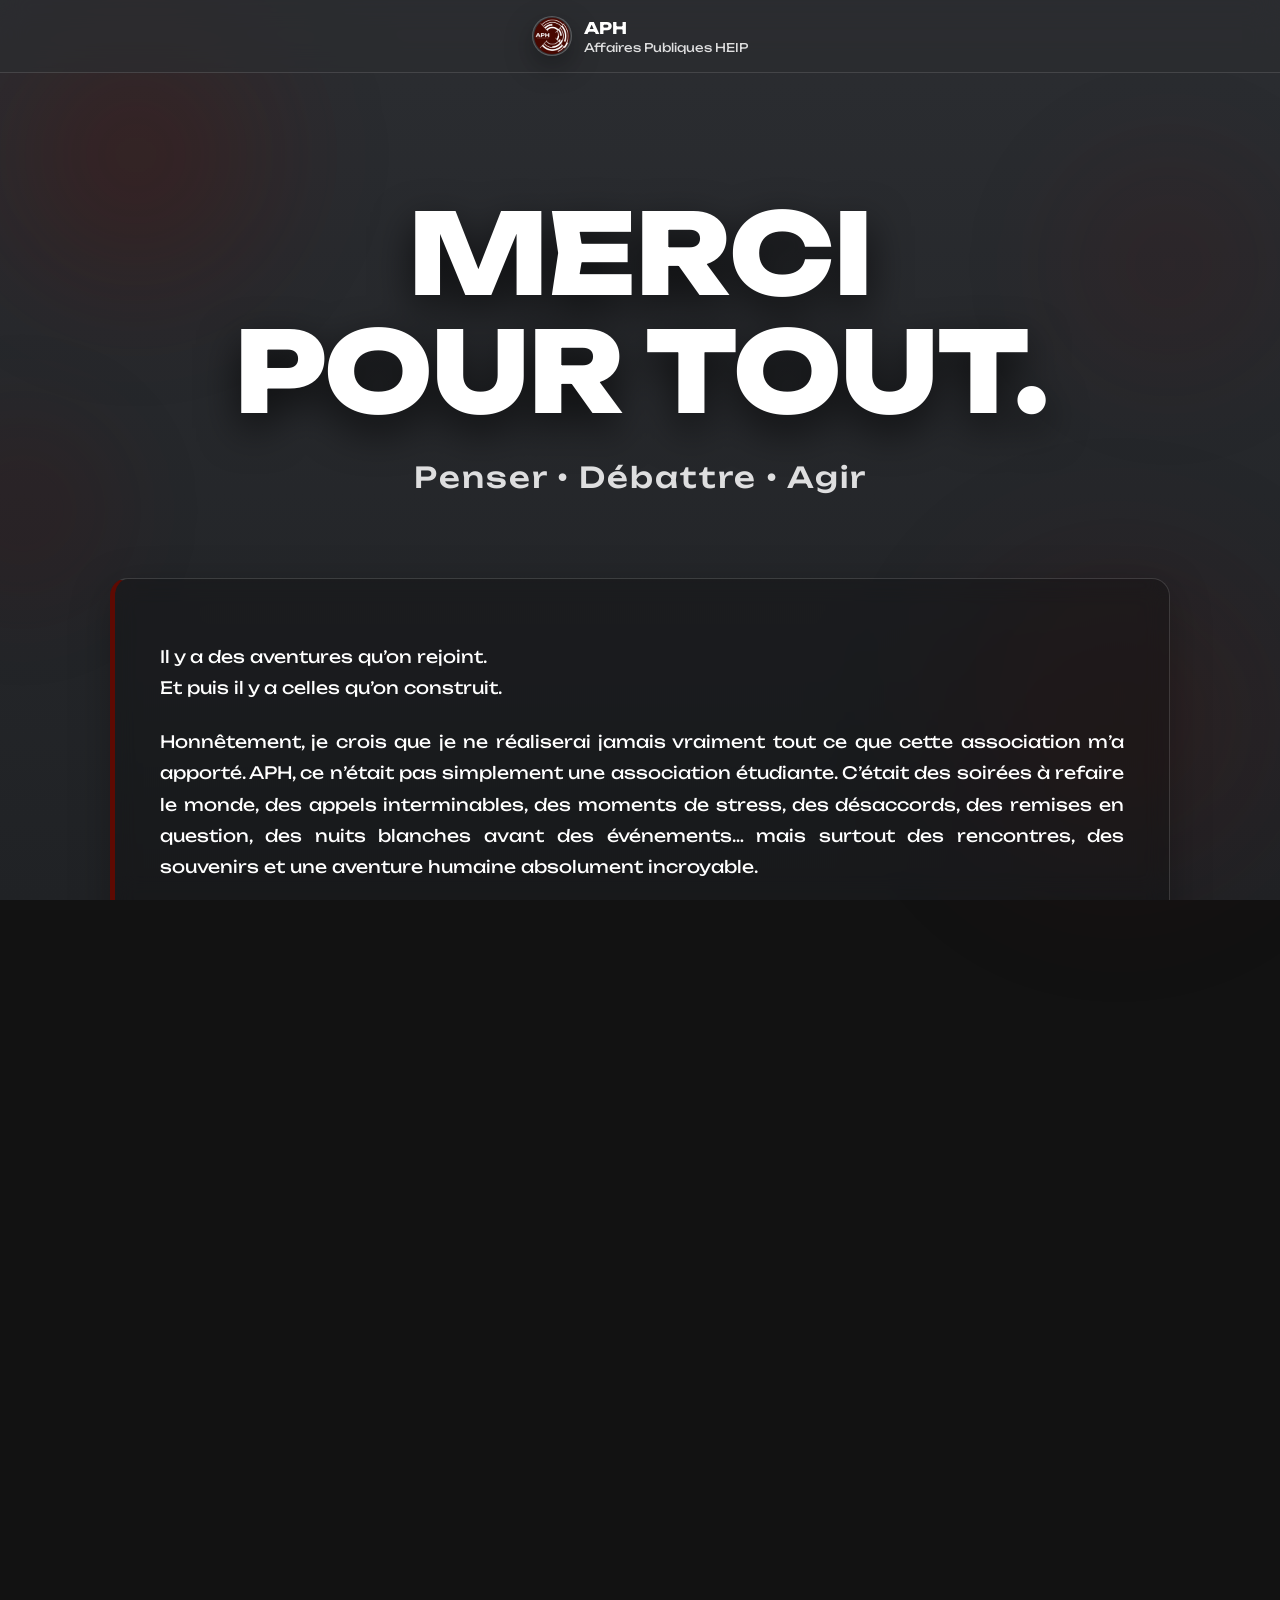
==== commit 60508172: "Update index.html" ====
--- a/index.html
+++ b/index.html
@@ -308,9 +308,17 @@
 
     <section class="wrap">
       <div class="card letter-card">
-        <p>Aujourd'hui, une page se tourne et je quitte la présidence de cette magnifique association.</p>
-        <p>Ce que nous avons accompli ensemble dépasse de loin tout ce que j'aurais pu imaginer. Nous avons débattu, nous avons porté des projets ambitieux, et nous avons fait vivre le débat public au cœur d'HEIP.</p>
-        <p>L'association sera et restera la plus belle chose qu'il me soit arrivé. Merci à toutes celles et ceux qui ont fait vivre ce projet avec passion et exigence.</p>
+        <p>Il y a des aventures qu’on rejoint.<br>Et puis il y a celles qu’on construit.</p>
+        <p>Honnêtement, je crois que je ne réaliserai jamais vraiment tout ce que cette association m’a apporté. APH, ce n’était pas simplement une association étudiante. C’était des soirées à refaire le monde, des appels interminables, des moments de stress, des désaccords, des remises en question, des nuits blanches avant des événements… mais surtout des rencontres, des souvenirs et une aventure humaine absolument incroyable.</p>
+        <p>Quand nous avons relancé APH, beaucoup pensaient que ce serait impossible. Pourtant, quelques mois plus tard, nous avons réussi à organiser des visites institutionnelles, des simulations parlementaires réunissant près de 100 étudiants dans de beaux hémicycles, et à créer quelque chose qui dépassait largement ce qu’on imaginait au départ.</p>
+        <p>Rien de tout cela n’aurait été possible sans l’équipe qui m’a accompagné.<br>Merci à Pauline, Sarah, Flore, Noah, Yahvi, Antoine et Erwann.</p>
+        <p>Merci pour votre confiance, votre énergie, votre patience, votre travail et votre présence dans les moments simples comme dans les moments plus compliqués. Ça n’a pas toujours été facile, loin de là. Il y a eu des tensions, des incompréhensions, parfois même des déceptions. Mais malgré tout, on a continué d’avancer ensemble, et je crois sincèrement qu’on peut être fiers de ce qu’on a construit.</p>
+        <p>Merci aussi à tous les étudiants qui nous ont suivis, soutenus, aidés ou simplement fait confiance en participant à nos événements. Voir autant d’étudiants débattre, s’engager et faire vivre les affaires publiques restera probablement l’un des plus beaux souvenirs de mon parcours étudiant.</p>
+        <p>Cette aventure m’a énormément appris. Sur les institutions, sur la politique, sur les projets… mais surtout sur les humains.</p>
+        <p>J’ai aussi appris qu’il n’est pas nécessaire d’être porté par qui que ce soit pour faire vivre une idée. Quand un projet repose sur du travail, de la sincérité et une équipe soudée, il finit toujours par trouver sa place.</p>
+        <p>APH n’est pas fini.<br>Et j’espère sincèrement que l’association continuera à grandir, à rassembler et à faire vivre les affaires publiques au sein de HEIP.</p>
+        <p>De mon côté, je pars avec énormément de gratitude, de souvenirs et la certitude d’avoir vécu l’une des plus belles expériences de ma vie.</p>
+        <p>Merci pour tout. ❤️</p>
         
         <div class="signature">
           Elyes Hached<br>
